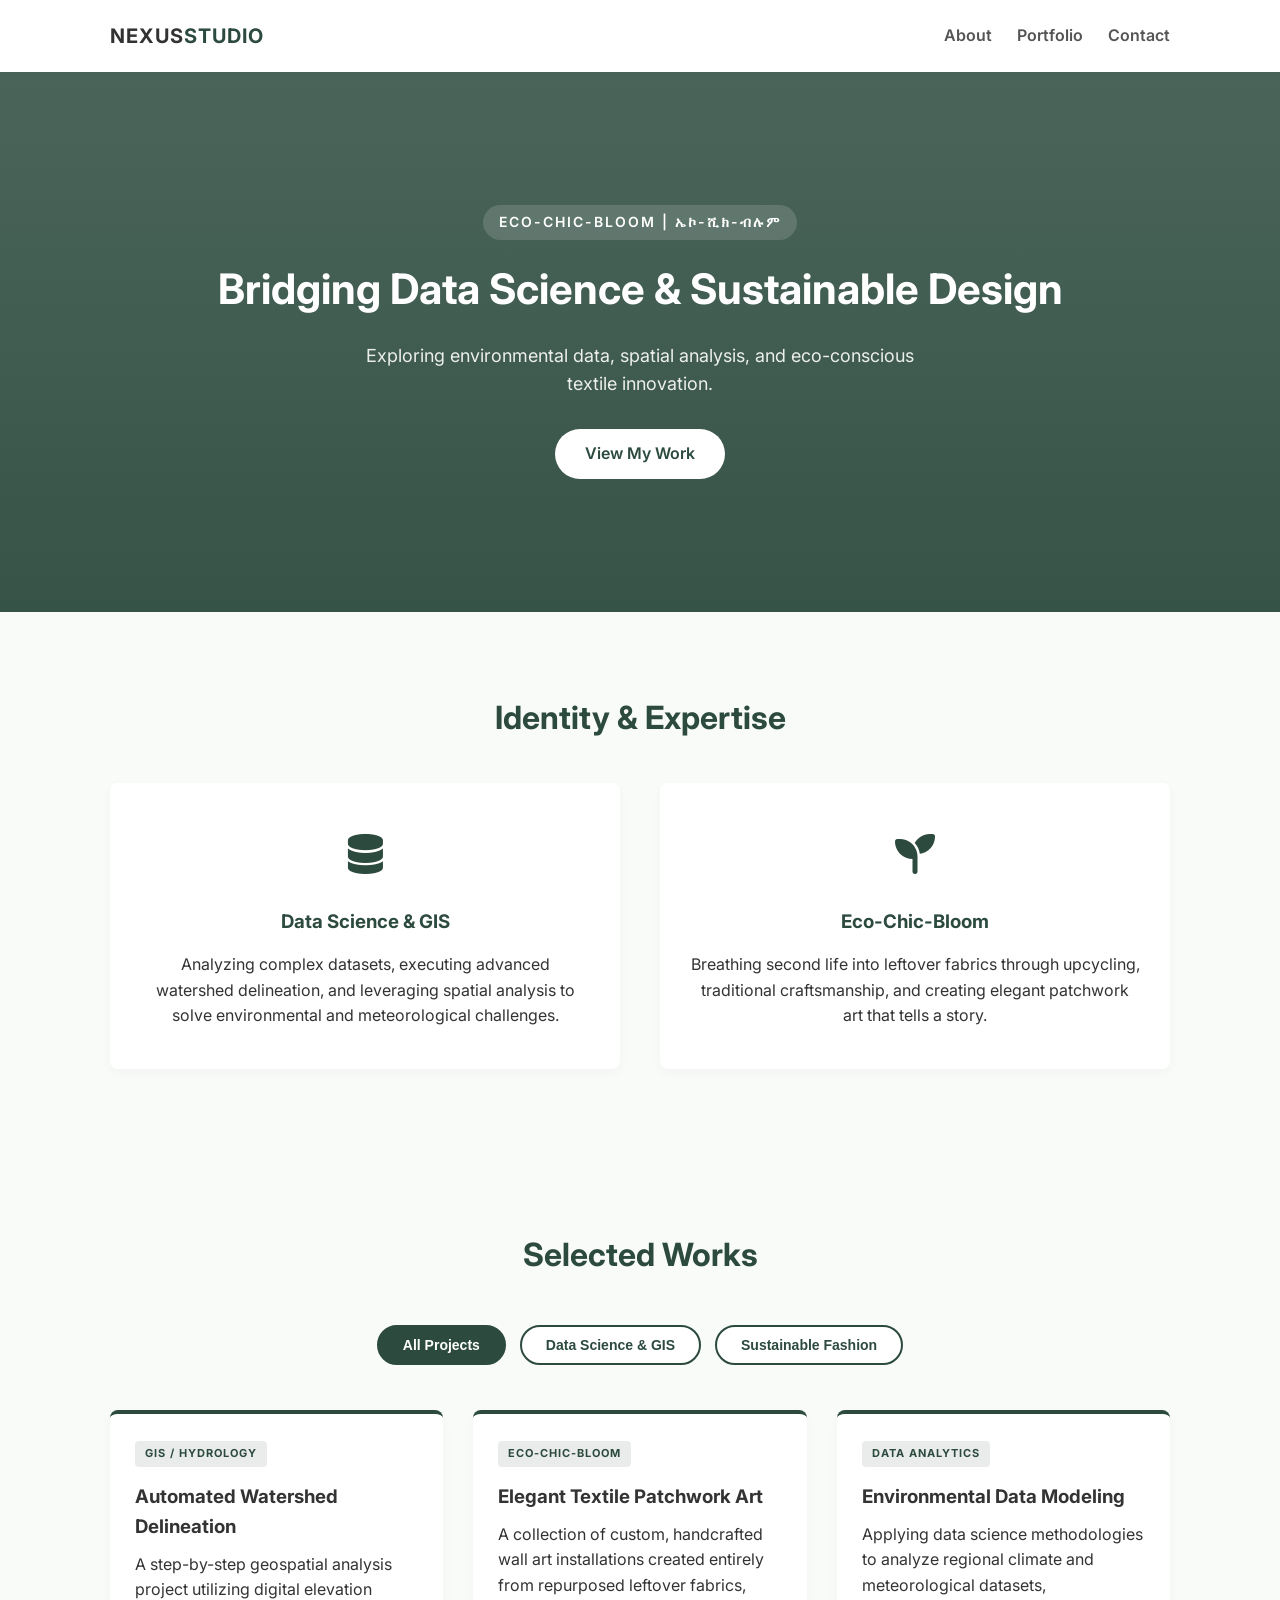
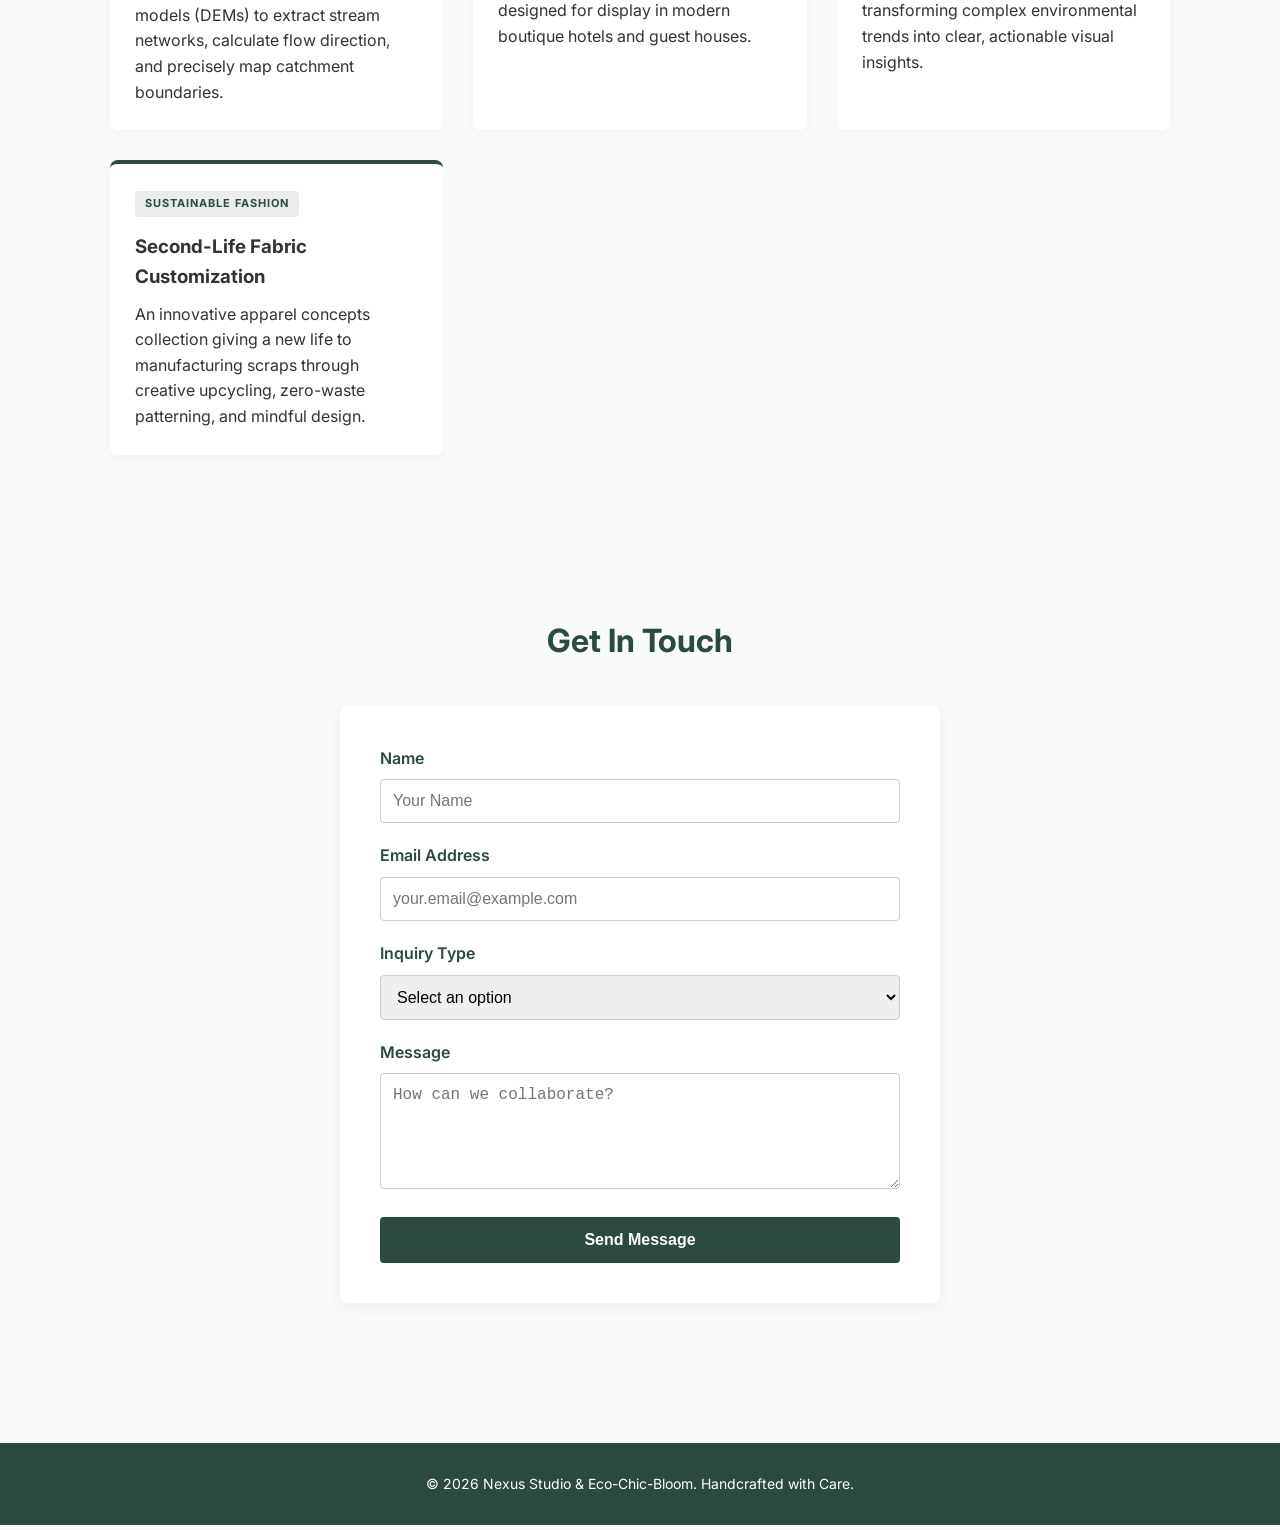
==== index.html @ 0fb39982 "Add files via upload" ====
<!DOCTYPE html>
<html lang="en">
<head>
    <meta charset="UTF-8">
    <meta name="viewport" content="width=device-width, initial-scale=1.0">
    <title>Nexus Studio | Portfolio</title>
    <link href="https://fonts.googleapis.com/css2?family=Inter:wght@300;400;600;700&display=swap" rel="stylesheet">
    <link rel="stylesheet" href="https://cdnjs.cloudflare.com/ajax/libs/font-awesome/6.4.0/css/all.min.css">
    <link rel="stylesheet" href="style.css">
</head>
<body>

    <nav class="navbar">
        <div class="nav-container">
            <a href="#" class="logo">NEXUS<span>STUDIO</span></a>
            <ul class="nav-links">
                <li><a href="#about">About</a></li>
                <li><a href="#portfolio">Portfolio</a></li>
                <li><a href="#contact">Contact</a></li>
            </ul>
        </div>
    </nav>

    <header class="hero">
        <div class="hero-content">
            <span class="brand-subtitle">Eco-Chic-Bloom | ኤኮ-ሺክ-ብሉም</span>
            <h1>Bridging Data Science & Sustainable Design</h1>
            <p>Exploring environmental data, spatial analysis, and eco-conscious textile innovation.</p>
            <a href="#portfolio" class="cta-btn">View My Work</a>
        </div>
    </header>

    <section id="about" class="section-padding">
        <div class="container">
            <h2 class="section-title">Identity & Expertise</h2>
            <div class="about-container">
                <div class="about-card">
                    <div class="icon-large"><i class="fas fa-database"></i></div>
                    <h3>Data Science & GIS</h3>
                    <p>Analyzing complex datasets, executing advanced watershed delineation, and leveraging spatial analysis to solve environmental and meteorological challenges.</p>
                </div>
                <div class="about-card">
                    <div class="icon-large"><i class="fas fa-seedling"></i></div>
                    <h3>Eco-Chic-Bloom</h3>
                    <p>Breathing second life into leftover fabrics through upcycling, traditional craftsmanship, and creating elegant patchwork art that tells a story.</p>
                </div>
            </div>
        </div>
    </section>

    <section id="portfolio" class="section-padding">
        <div class="container">
            <h2 class="section-title">Selected Works</h2>
            
            <div class="filter-buttons">
                <button class="filter-btn active" data-filter="all">All Projects</button>
                <button class="filter-btn" data-filter="data">Data Science & GIS</button>
                <button class="filter-btn" data-filter="fashion">Sustainable Fashion</button>
            </div>

            <div class="portfolio-grid">
                <div class="portfolio-item filter-item data">
                    <div class="portfolio-content">
                        <span class="category-tag">GIS / Hydrology</span>
                        <h3>Automated Watershed Delineation</h3>
                        <p>A step-by-step geospatial analysis project utilizing digital elevation models (DEMs) to extract stream networks, calculate flow direction, and precisely map catchment boundaries.</p>
                    </div>
                </div>

                <div class="portfolio-item filter-item fashion">
                    <div class="portfolio-content">
                        <span class="category-tag">Eco-Chic-Bloom</span>
                        <h3>Elegant Textile Patchwork Art</h3>
                        <p>A collection of custom, handcrafted wall art installations created entirely from repurposed leftover fabrics, designed for display in modern boutique hotels and guest houses.</p>
                    </div>
                </div>

                <div class="portfolio-item filter-item data">
                    <div class="portfolio-content">
                        <span class="category-tag">Data Analytics</span>
                        <h3>Environmental Data Modeling</h3>
                        <p>Applying data science methodologies to analyze regional climate and meteorological datasets, transforming complex environmental trends into clear, actionable visual insights.</p>
                    </div>
                </div>

                <div class="portfolio-item filter-item fashion">
                    <div class="portfolio-content">
                        <span class="category-tag">Sustainable Fashion</span>
                        <h3>Second-Life Fabric Customization</h3>
                        <p>An innovative apparel concepts collection giving a new life to manufacturing scraps through creative upcycling, zero-waste patterning, and mindful design.</p>
                    </div>
                </div>
            </div>
        </div>
    </section>

    <section id="contact" class="section-padding">
        <div class="container">
            <h2 class="section-title">Get In Touch</h2>
            <div class="contact-container">
                <form id="contactForm" action="#" method="POST">
                    <div class="form-group">
                        <label for="name">Name</label>
                        <input type="text" id="name" name="name" placeholder="Your Name" required>
                    </div>
                    <div class="form-group">
                        <label for="email">Email Address</label>
                        <input type="email" id="email" name="email" placeholder="your.email@example.com" required>
                    </div>
                    <div class="form-group">
                        <label for="subject">Inquiry Type</label>
                        <select id="subject" name="subject" required>
                            <option value="" disabled selected>Select an option</option>
                            <option value="data-gis">Data Science / GIS Collaboration</option>
                            <option value="fashion">Eco-Chic-Bloom Fashion & Art</option>
                            <option value="general">General Consultation</option>
                        </select>
                    </div>
                    <div class="form-group">
                        <label for="message">Message</label>
                        <textarea id="message" name="message" rows="5" placeholder="How can we collaborate?" required></textarea>
                    </div>
                    <button type="submit" class="submit-btn">Send Message</button>
                </form>
            </div>
        </div>
    </section>

    <footer class="footer">
        <p>&copy; 2026 Nexus Studio & Eco-Chic-Bloom. Handcrafted with Care.</p>
    </footer>

    <script src="script.js"></script>
</body>
</html>
---- style.css ----
/* --- Global Resets & Typography --- */
* {
    margin: 0;
    padding: 0;
    box-sizing: border-box;
}

body {
    font-family: 'Inter', sans-serif;
    background-color: #f9fbf9; /* Soft off-white with a hint of green */
    color: #333333;
    line-height: 1.6;
}

.container {
    max-width: 1100px;
    margin: 0 auto;
    padding: 0 20px;
}

.section-padding {
    padding: 80px 0;
}

.section-title {
    text-align: center;
    font-size: 32px;
    color: #2c4a3e; /* Primary Deep Green */
    margin-bottom: 40px;
    position: relative;
}

/* --- Navigation Bar --- */
.navbar {
    background-color: #ffffff;
    box-shadow: 0 2px 10px rgba(0,0,0,0.05);
    position: sticky;
    top: 0;
    z-index: 1000;
}

.nav-container {
    display: flex;
    justify-content: space-between;
    align-items: center;
    max-width: 1100px;
    margin: 0 auto;
    padding: 20px;
}

.logo {
    font-weight: 700;
    font-size: 20px;
    text-decoration: none;
    color: #333;
    letter-spacing: 1px;
}

.logo span {
    color: #2c4a3e;
}

.nav-links {
    display: flex;
    list-style: none;
}

.nav-links li {
    margin-left: 25px;
}

.nav-links a {
    text-decoration: none;
    color: #555555;
    font-weight: 600;
    transition: color 0.3s;
}

.nav-links a:hover {
    color: #2c4a3e;
}

/* --- Hero Section --- */
.hero {
    background: linear-gradient(rgba(44, 74, 62, 0.85), rgba(44, 74, 62, 0.95)), url('https://images.unsplash.com/photo-1508962914676-134849a727f0?q=80&w=1470') no-repeat center center/cover;
    height: 60vh;
    display: flex;
    align-items: center;
    justify-content: center;
    text-align: center;
    color: #ffffff;
    padding: 0 20px;
}

.brand-subtitle {
    display: inline-block;
    font-size: 14px;
    text-transform: uppercase;
    letter-spacing: 2px;
    background-color: rgba(255, 255, 255, 0.15);
    padding: 6px 16px;
    border-radius: 20px;
    margin-bottom: 15px;
    font-weight: 600;
    backdrop-filter: blur(5px); /* Modern frosted-glass effect */
}

.hero-content h1 {
    font-size: 42px;
    margin-bottom: 20px;
}

.hero-content p {
    font-size: 18px;
    margin-bottom: 30px;
    max-width: 600px;
    margin-left: auto;
    margin-right: auto;
    opacity: 0.9;
}

.cta-btn {
    display: inline-block;
    background-color: #ffffff;
    color: #2c4a3e;
    padding: 12px 30px;
    text-decoration: none;
    font-weight: 600;
    border-radius: 25px;
    transition: transform 0.3s, background-color 0.3s;
}

.cta-btn:hover {
    transform: translateY(-3px);
    background-color: #f0f0f0;
}

/* --- About Section Grid --- */
.about-container {
    display: grid;
    grid-template-columns: repeat(auto-fit, minmax(300px, 1fr));
    gap: 40px;
    margin-top: 20px;
}

.about-card {
    text-align: center;
    padding: 40px 30px;
    background: #ffffff;
    border-radius: 8px;
    box-shadow: 0 4px 12px rgba(0,0,0,0.03);
}

.icon-large {
    font-size: 40px;
    color: #2c4a3e;
    margin-bottom: 20px;
}

.about-card h3 {
    margin-bottom: 15px;
    color: #2c4a3e;
}

/* --- Portfolio Gallery Layout --- */
.portfolio-grid {
    display: grid;
    grid-template-columns: repeat(auto-fit, minmax(320px, 1fr));
    gap: 30px;
}

.portfolio-item {
    background: #ffffff;
    border-radius: 8px;
    overflow: hidden;
    box-shadow: 0 4px 12px rgba(0,0,0,0.03);
    border-top: 4px solid #2c4a3e;
    transition: transform 0.3s ease, box-shadow 0.3s ease;
}

.portfolio-item:hover {
    transform: translateY(-5px);
    box-shadow: 0 12px 20px rgba(44, 74, 62, 0.1);
}

.portfolio-content {
    padding: 25px;
}

.category-tag {
    display: inline-block;
    font-size: 11px;
    text-transform: uppercase;
    letter-spacing: 1px;
    color: #2c4a3e;
    font-weight: 700;
    background-color: rgba(44, 74, 62, 0.1);
    padding: 4px 10px;
    border-radius: 4px;
    margin-bottom: 15px;
}

.portfolio-content h3 {
    margin-bottom: 10px;
    color: #333;
}

/* --- Portfolio Filter Buttons --- */
.filter-buttons {
    text-align: center;
    margin-bottom: 40px;
}

.filter-btn {
    background-color: #ffffff;
    border: 2px solid #2c4a3e;
    color: #2c4a3e;
    padding: 10px 24px;
    font-size: 14px;
    font-weight: 600;
    margin: 5px;
    cursor: pointer;
    border-radius: 25px;
    transition: all 0.3s ease;
}

.filter-btn:hover, .filter-btn.active {
    background-color: #2c4a3e;
    color: #ffffff;
}

.filter-item {
    display: block;
    animation: fadeIn 0.5s ease;
}

@keyframes fadeIn {
    from { opacity: 0; transform: translateY(10px); }
    to { opacity: 1; transform: translateY(0); }
}

/* --- Contact Form Styling --- */
.contact-container {
    max-width: 600px;
    margin: 0 auto;
    background: #ffffff;
    padding: 40px;
    border-radius: 8px;
    box-shadow: 0 4px 15px rgba(0,0,0,0.05);
}

.form-group {
    margin-bottom: 20px;
    text-align: left;
}

.form-group label {
    display: block;
    font-weight: 600;
    margin-bottom: 8px;
    color: #2c4a3e;
}

.form-group input, .form-group select, .form-group textarea {
    width: 100%;
    padding: 12px;
    border: 1px solid #cccccc;
    border-radius: 4px;
    font-size: 16px;
}

.form-group input:focus, .form-group select:focus, .form-group textarea:focus {
    outline: none;
    border-color: #2c4a3e;
    box-shadow: 0 0 5px rgba(44, 74, 62, 0.2);
}

.submit-btn {
    width: 100%;
    background-color: #2c4a3e;
    color: #ffffff;
    border: none;
    padding: 14px;
    font-size: 16px;
    font-weight: 600;
    border-radius: 4px;
    cursor: pointer;
    transition: background 0.3s;
}

.submit-btn:hover {
    background-color: #1e332a;
}

/* --- Footer --- */
.footer {
    text-align: center;
    padding: 30px;
    background-color: #2c4a3e;
    color: #ffffff;
    font-size: 14px;
    margin-top: 60px;
}

/* --- Mobile Responsive Styles --- */
@media (max-width: 768px) {
    .nav-container {
        flex-direction: column;
        gap: 15px;
        text-align: center;
    }

    .nav-links {
        padding: 0;
    }

    .nav-links li {
        margin: 0 10px;
    }

    .hero-content h1 {
        font-size: 32px;
    }

    .hero-content p {
        font-size: 16px;
    }

    .section-padding {
        padding: 50px 0;
    }

    .contact-container {
        padding: 20px;
    }
}
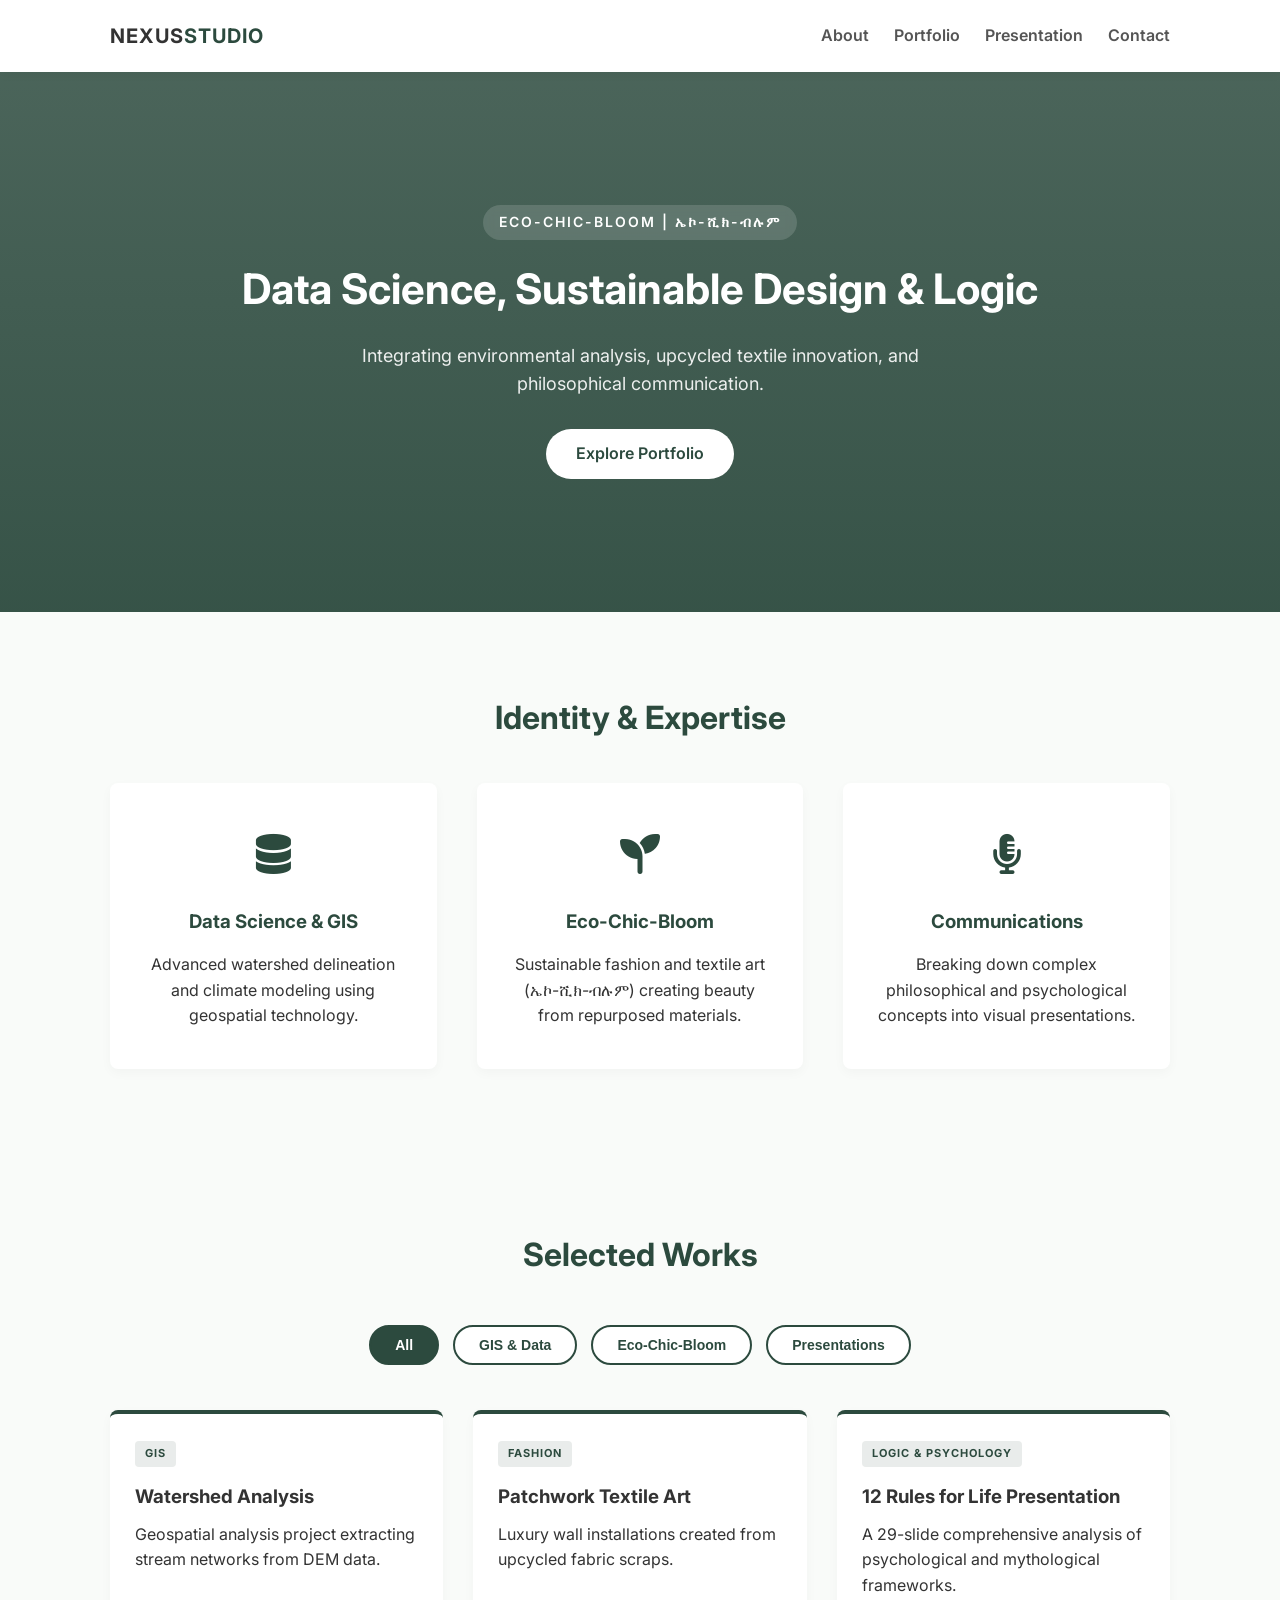
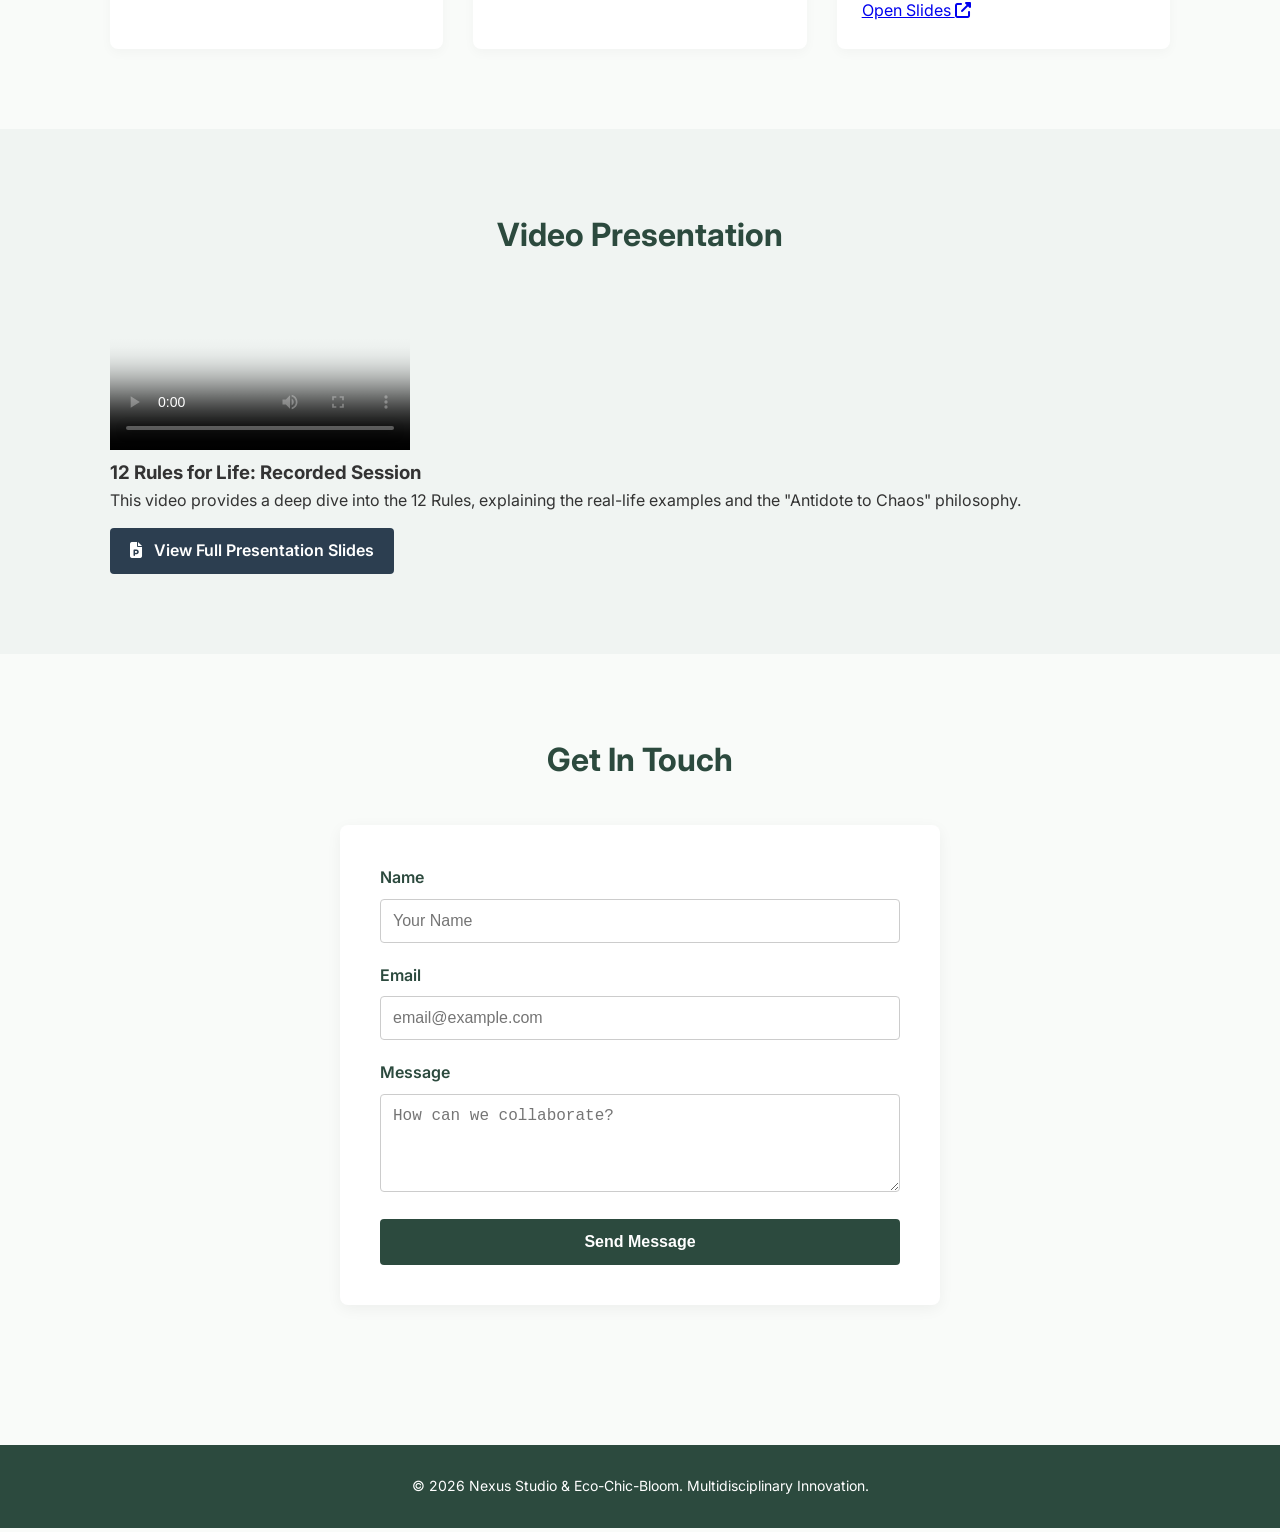
==== commit a2a5eaff: "Add files via upload" ====
--- a/index.html
+++ b/index.html
@@ -3,8 +3,8 @@
 <head>
     <meta charset="UTF-8">
     <meta name="viewport" content="width=device-width, initial-scale=1.0">
-    <title>Nexus Studio | Portfolio</title>
-    <link href="https://fonts.googleapis.com/css2?family=Inter:wght@300;400;600;700&display=swap" rel="stylesheet">
+    <title>Nexus Studio | Multidisciplinary Portfolio</title>
+    <link href="https://fonts.googleapis.com/css2?family=Inter:wght=300;400;600;700&display=swap" rel="stylesheet">
     <link rel="stylesheet" href="https://cdnjs.cloudflare.com/ajax/libs/font-awesome/6.4.0/css/all.min.css">
     <link rel="stylesheet" href="style.css">
 </head>
@@ -16,6 +16,7 @@
             <ul class="nav-links">
                 <li><a href="#about">About</a></li>
                 <li><a href="#portfolio">Portfolio</a></li>
+                <li><a href="#media">Presentation</a></li>
                 <li><a href="#contact">Contact</a></li>
             </ul>
         </div>
@@ -24,9 +25,9 @@
     <header class="hero">
         <div class="hero-content">
             <span class="brand-subtitle">Eco-Chic-Bloom | ኤኮ-ሺክ-ብሉም</span>
-            <h1>Bridging Data Science & Sustainable Design</h1>
-            <p>Exploring environmental data, spatial analysis, and eco-conscious textile innovation.</p>
-            <a href="#portfolio" class="cta-btn">View My Work</a>
+            <h1>Data Science, Sustainable Design & Logic</h1>
+            <p>Integrating environmental analysis, upcycled textile innovation, and philosophical communication.</p>
+            <a href="#portfolio" class="cta-btn">Explore Portfolio</a>
         </div>
     </header>
 
@@ -37,12 +38,17 @@
                 <div class="about-card">
                     <div class="icon-large"><i class="fas fa-database"></i></div>
                     <h3>Data Science & GIS</h3>
-                    <p>Analyzing complex datasets, executing advanced watershed delineation, and leveraging spatial analysis to solve environmental and meteorological challenges.</p>
+                    <p>Advanced watershed delineation and climate modeling using geospatial technology.</p>
                 </div>
                 <div class="about-card">
                     <div class="icon-large"><i class="fas fa-seedling"></i></div>
                     <h3>Eco-Chic-Bloom</h3>
-                    <p>Breathing second life into leftover fabrics through upcycling, traditional craftsmanship, and creating elegant patchwork art that tells a story.</p>
+                    <p>Sustainable fashion and textile art (ኤኮ-ሺክ-ብሉም) creating beauty from repurposed materials.</p>
+                </div>
+                <div class="about-card">
+                    <div class="icon-large"><i class="fas fa-microphone-lines"></i></div>
+                    <h3>Communications</h3>
+                    <p>Breaking down complex philosophical and psychological concepts into visual presentations.</p>
                 </div>
             </div>
         </div>
@@ -53,42 +59,55 @@
             <h2 class="section-title">Selected Works</h2>
             
             <div class="filter-buttons">
-                <button class="filter-btn active" data-filter="all">All Projects</button>
-                <button class="filter-btn" data-filter="data">Data Science & GIS</button>
-                <button class="filter-btn" data-filter="fashion">Sustainable Fashion</button>
+                <button class="filter-btn active" data-filter="all">All</button>
+                <button class="filter-btn" data-filter="data">GIS & Data</button>
+                <button class="filter-btn" data-filter="fashion">Eco-Chic-Bloom</button>
+                <button class="filter-btn" data-filter="logic">Presentations</button>
             </div>
 
             <div class="portfolio-grid">
                 <div class="portfolio-item filter-item data">
                     <div class="portfolio-content">
-                        <span class="category-tag">GIS / Hydrology</span>
-                        <h3>Automated Watershed Delineation</h3>
-                        <p>A step-by-step geospatial analysis project utilizing digital elevation models (DEMs) to extract stream networks, calculate flow direction, and precisely map catchment boundaries.</p>
+                        <span class="category-tag">GIS</span>
+                        <h3>Watershed Analysis</h3>
+                        <p>Geospatial analysis project extracting stream networks from DEM data.</p>
                     </div>
                 </div>
 
                 <div class="portfolio-item filter-item fashion">
                     <div class="portfolio-content">
-                        <span class="category-tag">Eco-Chic-Bloom</span>
-                        <h3>Elegant Textile Patchwork Art</h3>
-                        <p>A collection of custom, handcrafted wall art installations created entirely from repurposed leftover fabrics, designed for display in modern boutique hotels and guest houses.</p>
+                        <span class="category-tag">Fashion</span>
+                        <h3>Patchwork Textile Art</h3>
+                        <p>Luxury wall installations created from upcycled fabric scraps.</p>
                     </div>
                 </div>
 
-                <div class="portfolio-item filter-item data">
+                <div class="portfolio-item filter-item logic">
                     <div class="portfolio-content">
-                        <span class="category-tag">Data Analytics</span>
-                        <h3>Environmental Data Modeling</h3>
-                        <p>Applying data science methodologies to analyze regional climate and meteorological datasets, transforming complex environmental trends into clear, actionable visual insights.</p>
+                        <span class="category-tag">Logic & Psychology</span>
+                        <h3>12 Rules for Life Presentation</h3>
+                        <p>A 29-slide comprehensive analysis of psychological and mythological frameworks.</p>
+                        <a href="12_rules_comprehensive.html" target="_blank" class="text-link">Open Slides <i class="fas fa-external-link-alt"></i></a>
                     </div>
                 </div>
+            </div>
+        </div>
+    </section>
 
-                <div class="portfolio-item filter-item fashion">
-                    <div class="portfolio-content">
-                        <span class="category-tag">Sustainable Fashion</span>
-                        <h3>Second-Life Fabric Customization</h3>
-                        <p>An innovative apparel concepts collection giving a new life to manufacturing scraps through creative upcycling, zero-waste patterning, and mindful design.</p>
-                    </div>
+    <section id="media" class="section-padding" style="background-color: #f0f4f2;">
+        <div class="container">
+            <h2 class="section-title">Video Presentation</h2>
+            <div class="video-wrapper">
+                <video controls poster="https://images.unsplash.com/photo-1524178232363-1fb280714553?q=80&w=1470">
+                    <source src="your-video-file.mp4" type="video/mp4">
+                    Your browser does not support the video tag.
+                </video>
+                <div class="video-info">
+                    <h3>12 Rules for Life: Recorded Session</h3>
+                    <p>This video provides a deep dive into the 12 Rules, explaining the real-life examples and the "Antidote to Chaos" philosophy.</p>
+                    <a href="12_rules_comprehensive.html" target="_blank" class="cta-btn" style="display: inline-block; margin-top: 15px; background-color: #2c3e50; text-decoration: none; padding: 10px 20px; color: white; border-radius: 4px;">
+                        <i class="fas fa-file-powerpoint" style="margin-right: 8px;"></i> View Full Presentation Slides
+                    </a>
                 </div>
             </div>
         </div>
@@ -98,27 +117,18 @@
         <div class="container">
             <h2 class="section-title">Get In Touch</h2>
             <div class="contact-container">
-                <form id="contactForm" action="#" method="POST">
+                <form id="contactForm">
                     <div class="form-group">
-                        <label for="name">Name</label>
-                        <input type="text" id="name" name="name" placeholder="Your Name" required>
+                        <label>Name</label>
+                        <input type="text" placeholder="Your Name" required>
                     </div>
                     <div class="form-group">
-                        <label for="email">Email Address</label>
-                        <input type="email" id="email" name="email" placeholder="your.email@example.com" required>
+                        <label>Email</label>
+                        <input type="email" placeholder="email@example.com" required>
                     </div>
                     <div class="form-group">
-                        <label for="subject">Inquiry Type</label>
-                        <select id="subject" name="subject" required>
-                            <option value="" disabled selected>Select an option</option>
-                            <option value="data-gis">Data Science / GIS Collaboration</option>
-                            <option value="fashion">Eco-Chic-Bloom Fashion & Art</option>
-                            <option value="general">General Consultation</option>
-                        </select>
-                    </div>
-                    <div class="form-group">
-                        <label for="message">Message</label>
-                        <textarea id="message" name="message" rows="5" placeholder="How can we collaborate?" required></textarea>
+                        <label>Message</label>
+                        <textarea rows="4" placeholder="How can we collaborate?" required></textarea>
                     </div>
                     <button type="submit" class="submit-btn">Send Message</button>
                 </form>
@@ -127,7 +137,7 @@
     </section>
 
     <footer class="footer">
-        <p>&copy; 2026 Nexus Studio & Eco-Chic-Bloom. Handcrafted with Care.</p>
+        <p>&copy; 2026 Nexus Studio & Eco-Chic-Bloom. Multidisciplinary Innovation.</p>
     </footer>
 
     <script src="script.js"></script>
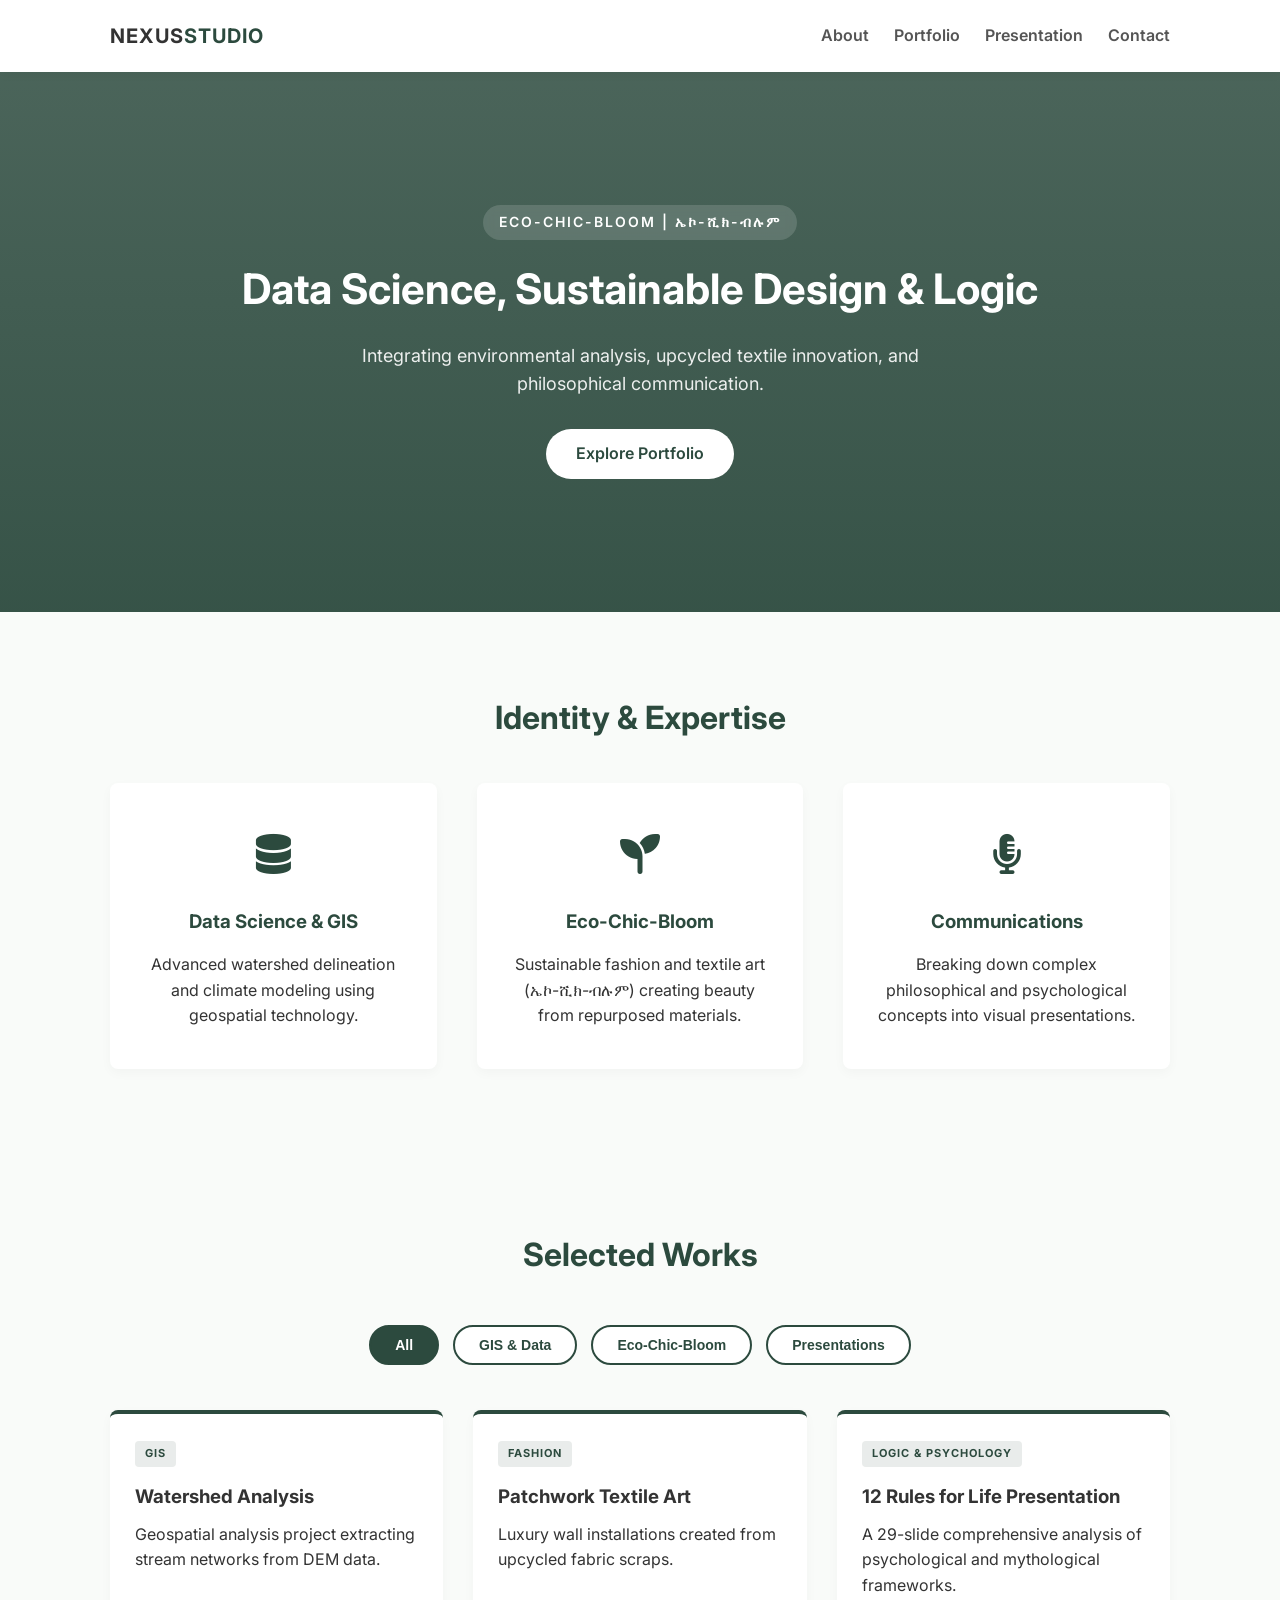
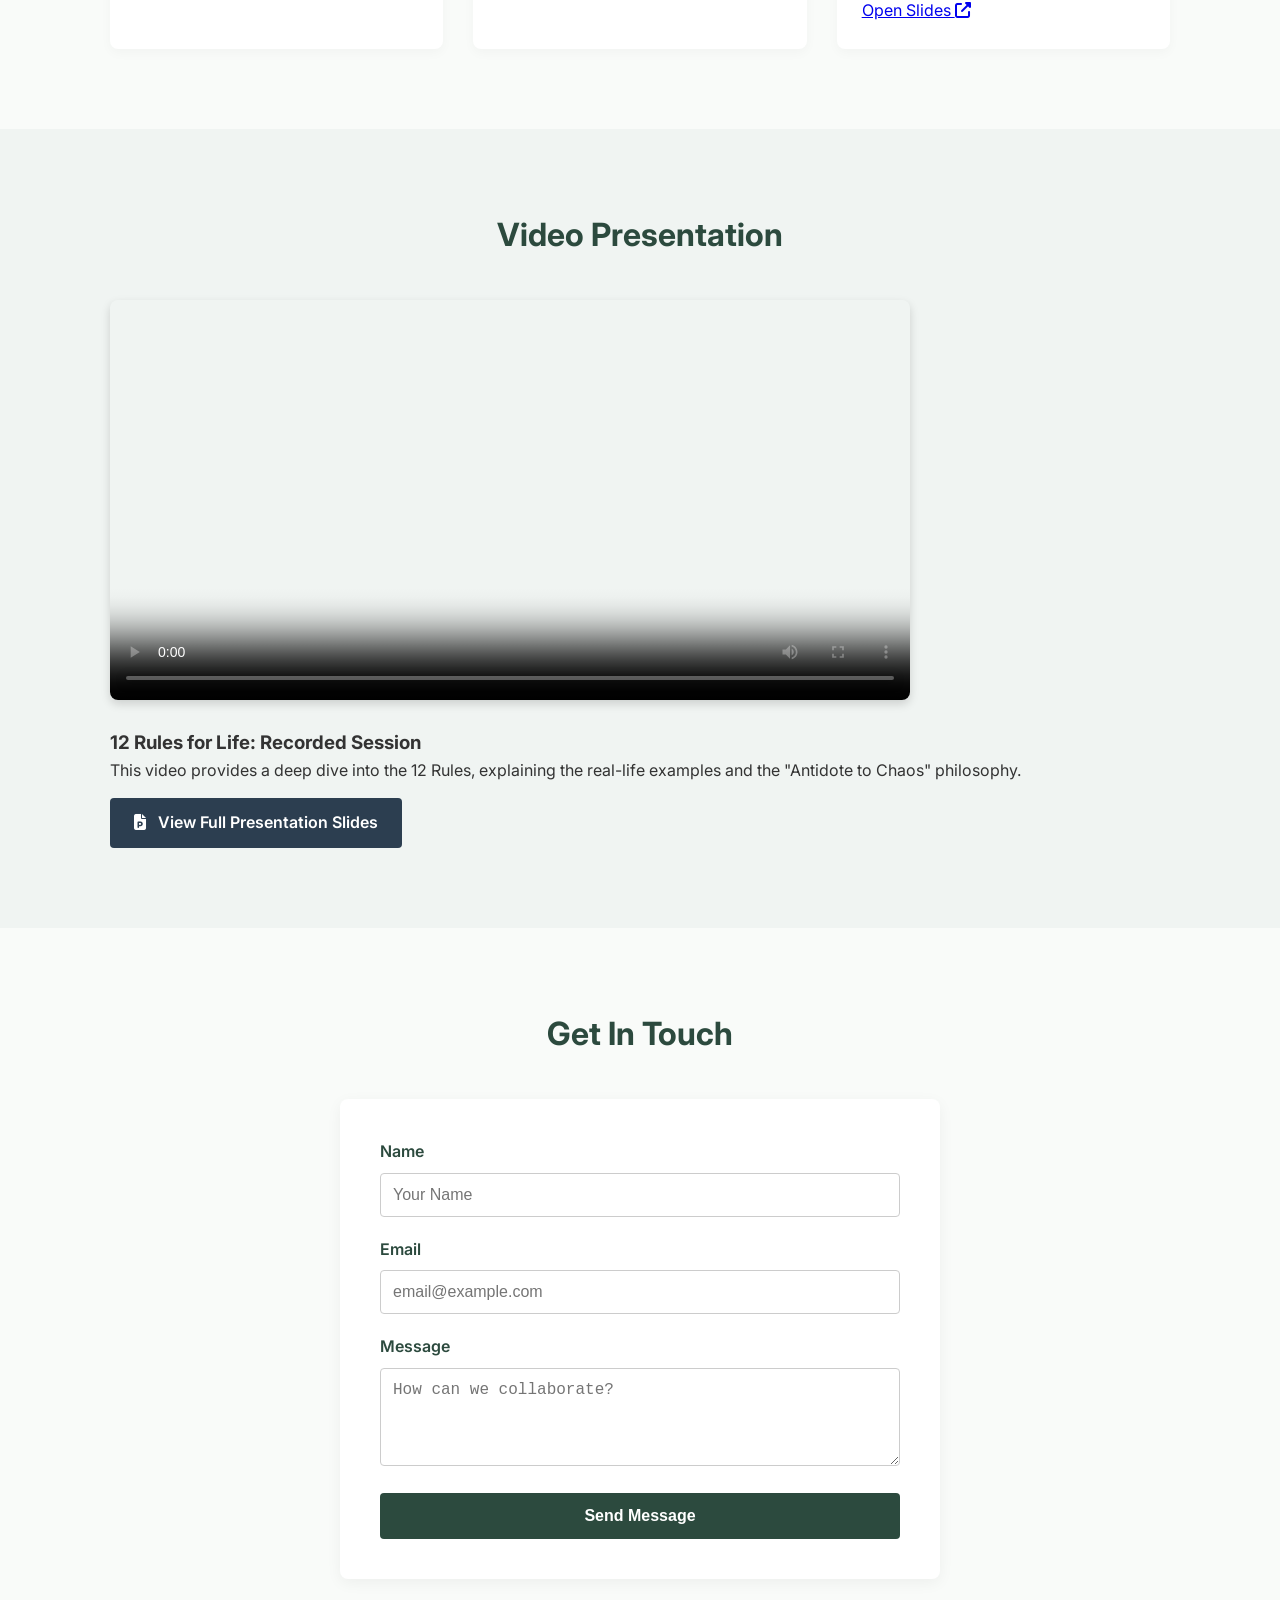
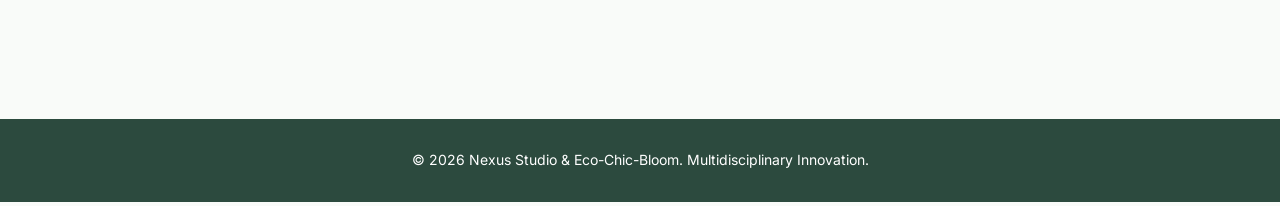
==== commit 9a2e5736: "Add files via upload" ====
--- a/index.html
+++ b/index.html
@@ -98,14 +98,14 @@
         <div class="container">
             <h2 class="section-title">Video Presentation</h2>
             <div class="video-wrapper">
-                <video controls poster="https://images.unsplash.com/photo-1524178232363-1fb280714553?q=80&w=1470">
-                    <source src="your-video-file.mp4" type="video/mp4">
+                <video controls poster="https://images.unsplash.com/photo-1524178232363-1fb280714553?q=80&w=1470" style="width: 100%; max-width: 800px; border-radius: 8px; box-shadow: 0 4px 10px rgba(0,0,0,0.15);">
+                    <source src="02.mp4" type="video/mp4">
                     Your browser does not support the video tag.
                 </video>
-                <div class="video-info">
+                <div class="video-info" style="margin-top: 20px;">
                     <h3>12 Rules for Life: Recorded Session</h3>
                     <p>This video provides a deep dive into the 12 Rules, explaining the real-life examples and the "Antidote to Chaos" philosophy.</p>
-                    <a href="12_rules_comprehensive.html" target="_blank" class="cta-btn" style="display: inline-block; margin-top: 15px; background-color: #2c3e50; text-decoration: none; padding: 10px 20px; color: white; border-radius: 4px;">
+                    <a href="12_rules_comprehensive.html" target="_blank" class="cta-btn" style="display: inline-block; margin-top: 15px; background-color: #2c3e50; text-decoration: none; padding: 12px 24px; color: white; border-radius: 4px; font-weight: 600;">
                         <i class="fas fa-file-powerpoint" style="margin-right: 8px;"></i> View Full Presentation Slides
                     </a>
                 </div>
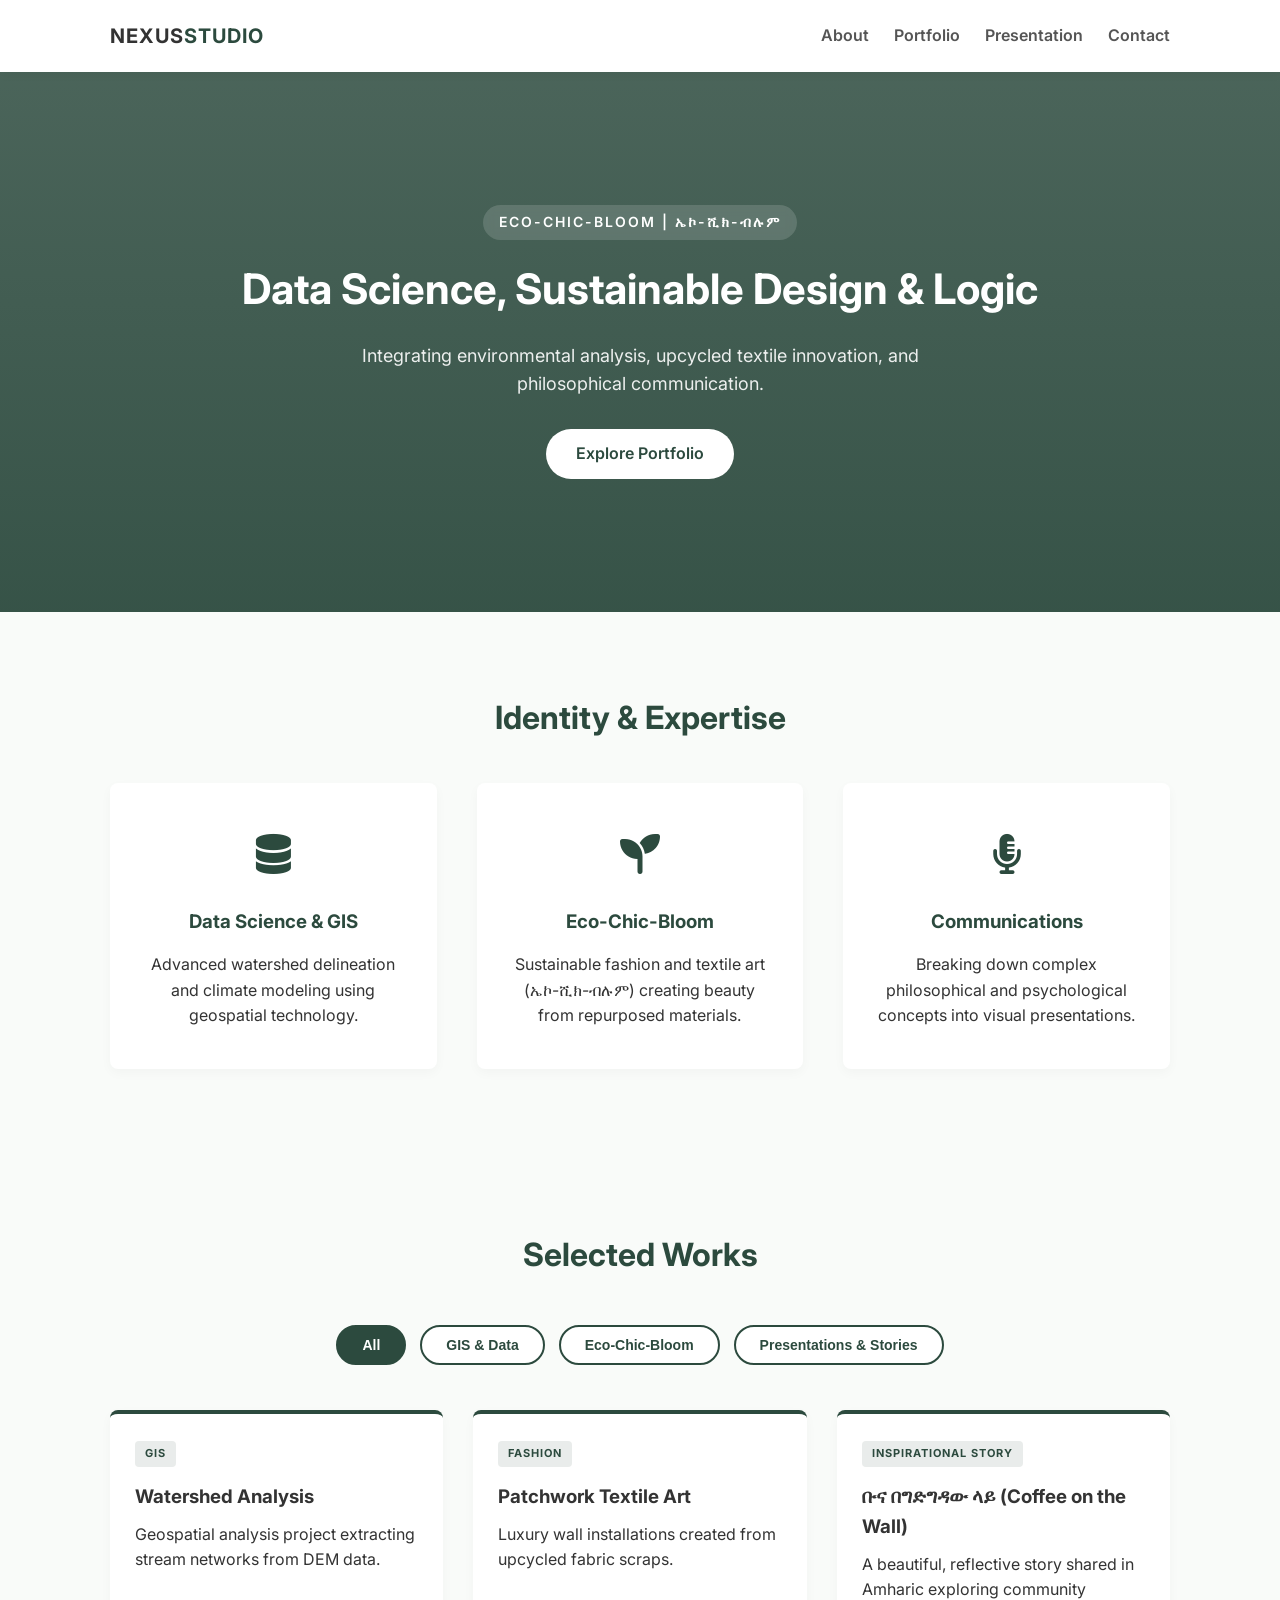
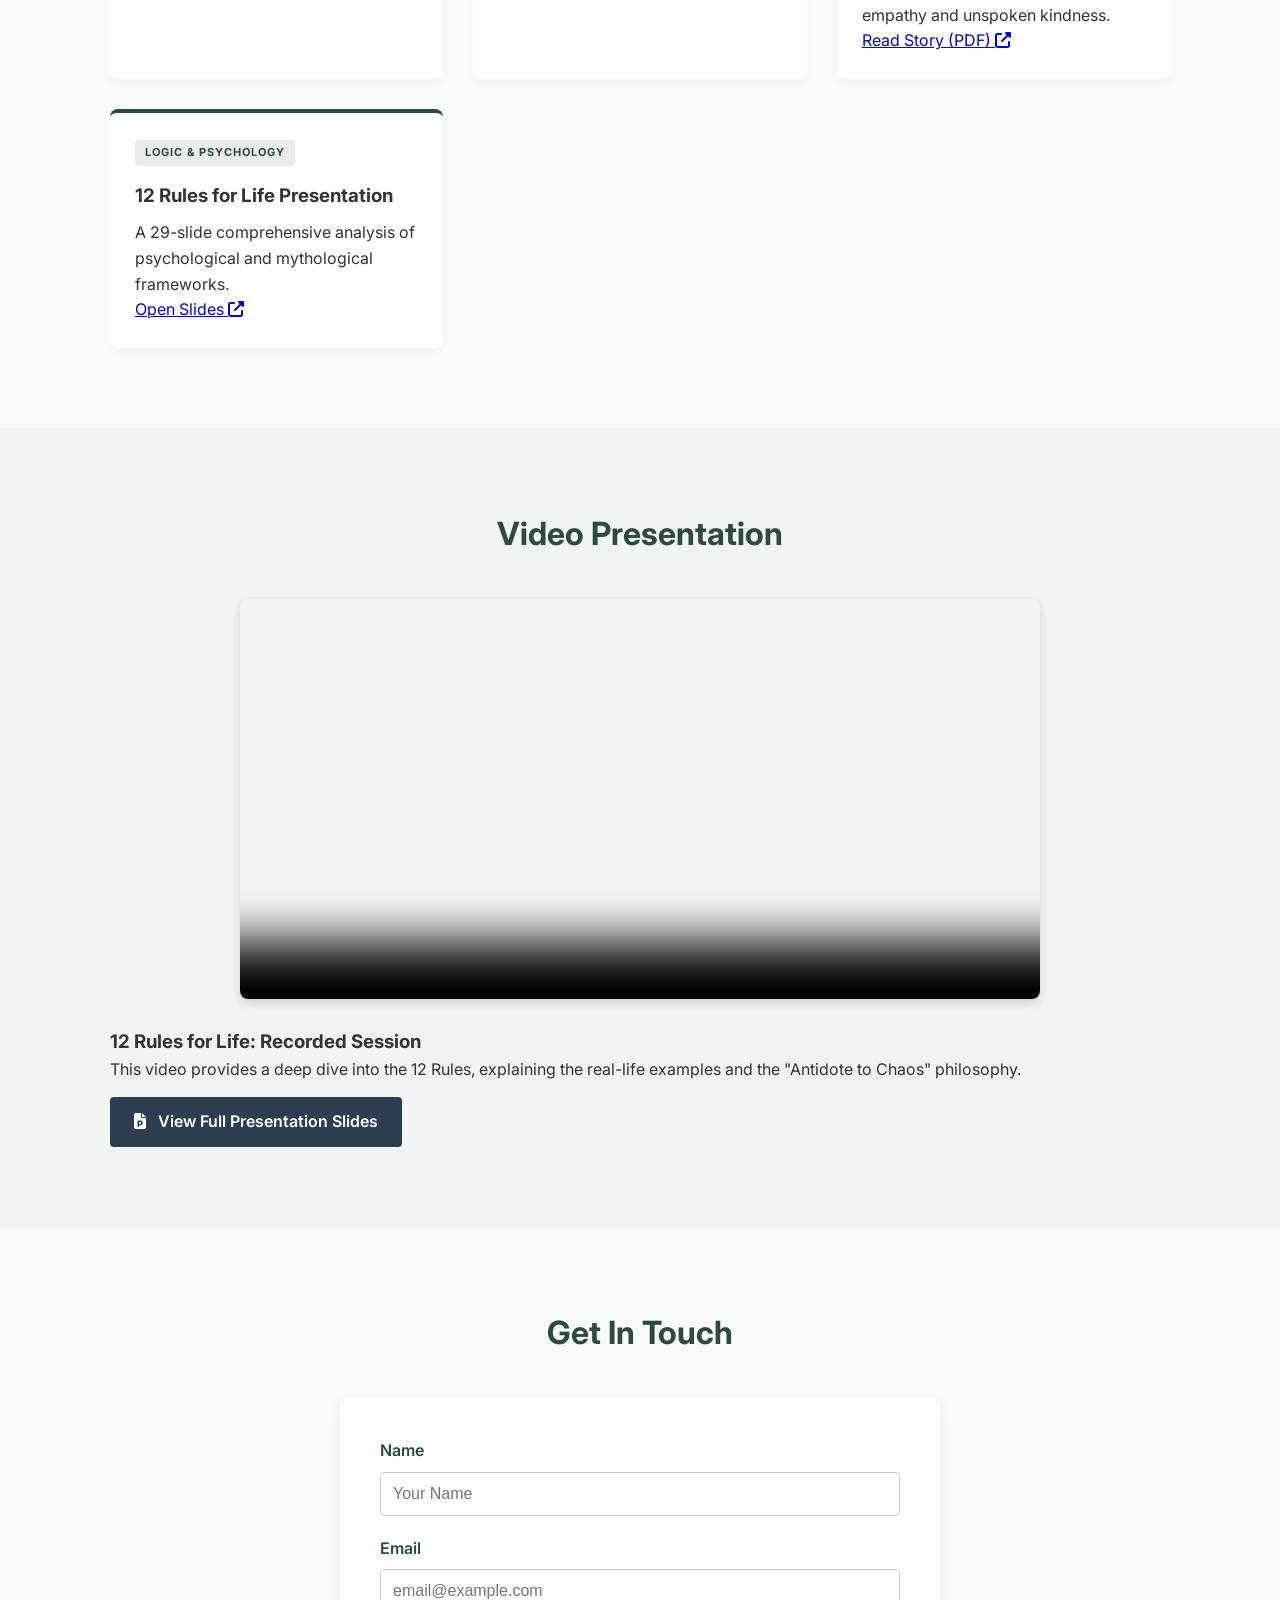
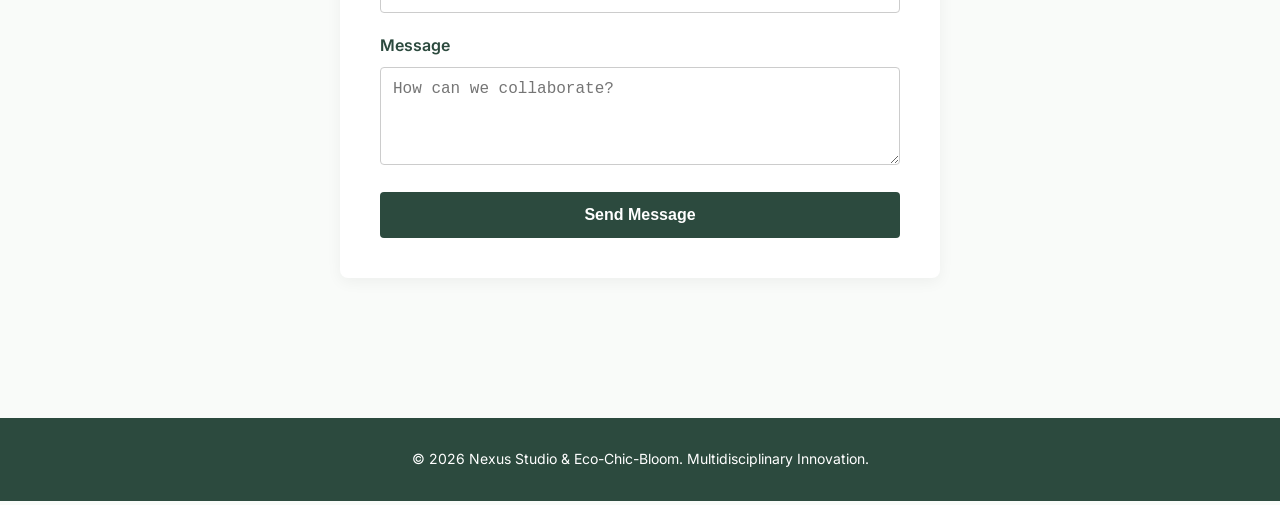
==== commit 513f9de0: "Add files via upload" ====
--- a/index.html
+++ b/index.html
@@ -62,7 +62,7 @@
                 <button class="filter-btn active" data-filter="all">All</button>
                 <button class="filter-btn" data-filter="data">GIS & Data</button>
                 <button class="filter-btn" data-filter="fashion">Eco-Chic-Bloom</button>
-                <button class="filter-btn" data-filter="logic">Presentations</button>
+                <button class="filter-btn" data-filter="logic">Presentations & Stories</button>
             </div>
 
             <div class="portfolio-grid">
@@ -84,6 +84,15 @@
 
                 <div class="portfolio-item filter-item logic">
                     <div class="portfolio-content">
+                        <span class="category-tag">Inspirational Story</span>
+                        <h3>ቡና በግድግዳው ላይ (Coffee on the Wall)</h3>
+                        <p>A beautiful, reflective story shared in Amharic exploring community empathy and unspoken kindness.</p>
+                        <a href="coffee.pdf" target="_blank" class="text-link">Read Story (PDF) <i class="fas fa-external-link-alt"></i></a>
+                    </div>
+                </div>
+
+                <div class="portfolio-item filter-item logic">
+                    <div class="portfolio-content">
                         <span class="category-tag">Logic & Psychology</span>
                         <h3>12 Rules for Life Presentation</h3>
                         <p>A 29-slide comprehensive analysis of psychological and mythological frameworks.</p>
@@ -97,12 +106,12 @@
     <section id="media" class="section-padding" style="background-color: #f0f4f2;">
         <div class="container">
             <h2 class="section-title">Video Presentation</h2>
-            <div class="video-wrapper">
+            <div class="video-wrapper" style="text-align: center;">
                 <video controls poster="https://images.unsplash.com/photo-1524178232363-1fb280714553?q=80&w=1470" style="width: 100%; max-width: 800px; border-radius: 8px; box-shadow: 0 4px 10px rgba(0,0,0,0.15);">
                     <source src="02.mp4" type="video/mp4">
                     Your browser does not support the video tag.
                 </video>
-                <div class="video-info" style="margin-top: 20px;">
+                <div class="video-info" style="margin-top: 20px; text-align: left;">
                     <h3>12 Rules for Life: Recorded Session</h3>
                     <p>This video provides a deep dive into the 12 Rules, explaining the real-life examples and the "Antidote to Chaos" philosophy.</p>
                     <a href="12_rules_comprehensive.html" target="_blank" class="cta-btn" style="display: inline-block; margin-top: 15px; background-color: #2c3e50; text-decoration: none; padding: 12px 24px; color: white; border-radius: 4px; font-weight: 600;">
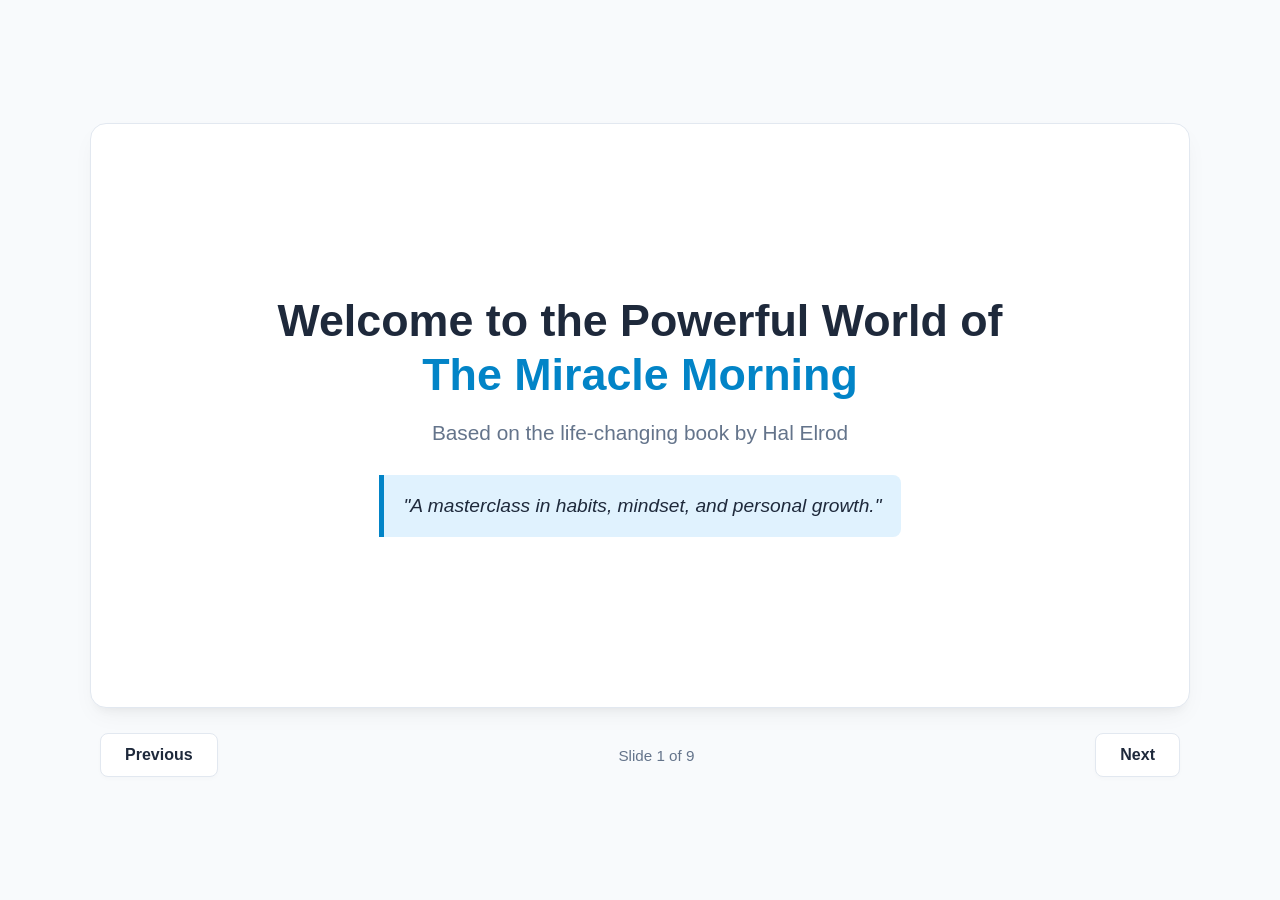
==== commit 89e78c19: "Add files via upload" ====
--- a/index.html
+++ b/index.html
@@ -3,152 +3,384 @@
 <head>
     <meta charset="UTF-8">
     <meta name="viewport" content="width=device-width, initial-scale=1.0">
-    <title>Nexus Studio | Multidisciplinary Portfolio</title>
-    <link href="https://fonts.googleapis.com/css2?family=Inter:wght=300;400;600;700&display=swap" rel="stylesheet">
-    <link rel="stylesheet" href="https://cdnjs.cloudflare.com/ajax/libs/font-awesome/6.4.0/css/all.min.css">
-    <link rel="stylesheet" href="style.css">
+    <title>The Miracle Morning Presentation</title>
+    <style>
+        :root {
+            --bg-primary: #f8fafc;
+            --slide-bg: #ffffff;
+            --text-main: #1e293b;
+            --text-muted: #64748b;
+            --accent-color: #0284c7;
+            --accent-light: #e0f2fe;
+            --border-color: #e2e8f0;
+            --shadow: 0 10px 25px -5px rgba(0, 0, 0, 0.05), 0 8px 10px -6px rgba(0, 0, 0, 0.05);
+        }
+
+        * {
+            box-sizing: border-box;
+            margin: 0;
+            padding: 0;
+            font-family: 'Segoe UI', Tahoma, Geneva, Verdana, sans-serif;
+        }
+
+        body {
+            background-color: var(--bg-primary);
+            color: var(--text-main);
+            display: flex;
+            flex-direction: column;
+            justify-content: center;
+            align-items: center;
+            min-height: 100vh;
+            overflow: hidden;
+        }
+
+        /* Presentation Container */
+        .presentation-container {
+            position: relative;
+            width: 90vw;
+            max-width: 1100px;
+            height: 65vh;
+            max-height: 700px;
+            background: var(--slide-bg);
+            border-radius: 16px;
+            box-shadow: var(--shadow);
+            border: 1px solid var(--border-color);
+            overflow: hidden;
+        }
+
+        /* Slide Core Layout */
+        .slide {
+            display: none;
+            width: 100%;
+            height: 100%;
+            padding: 60px;
+            animation: fadeIn 0.4s ease-in-out;
+        }
+
+        .slide.active {
+            display: flex;
+            flex-direction: column;
+            justify-content: center;
+        }
+
+        @keyframes fadeIn {
+            from { opacity: 0; transform: translateY(10px); }
+            to { opacity: 1; transform: translateY(0); }
+        }
+
+        /* Typography & Layout Elements */
+        h1 {
+            font-size: 2.8rem;
+            color: var(--text-main);
+            margin-bottom: 20px;
+            line-height: 1.2;
+        }
+
+        h2 {
+            font-size: 2.2rem;
+            color: var(--accent-color);
+            margin-bottom: 25px;
+            border-bottom: 2px solid var(--accent-light);
+            padding-bottom: 10px;
+        }
+
+        .subtitle {
+            font-size: 1.3rem;
+            color: var(--text-muted);
+            margin-bottom: 30px;
+            font-weight: 400;
+        }
+
+        .highlight-box {
+            background-color: var(--accent-light);
+            border-left: 5px solid var(--accent-color);
+            padding: 20px;
+            border-radius: 0 8px 8px 0;
+            font-size: 1.2rem;
+            font-style: italic;
+            color: var(--text-main);
+            margin: 20px 0;
+        }
+
+        /* Grid Layouts for Content */
+        .grid-2 {
+            display: grid;
+            grid-template-columns: 1fr 1fr;
+            gap: 40px;
+            align-items: start;
+        }
+
+        .grid-3 {
+            display: grid;
+            grid-template-columns: repeat(3, 1fr);
+            gap: 20px;
+            margin-top: 20px;
+        }
+
+        .card {
+            background: var(--bg-primary);
+            padding: 25px;
+            border-radius: 10px;
+            border: 1px solid var(--border-color);
+        }
+
+        .card h3 {
+            color: var(--accent-color);
+            margin-bottom: 12px;
+            font-size: 1.25rem;
+        }
+
+        ul {
+            list-style-type: none;
+        }
+
+        ul li {
+            position: relative;
+            padding-left: 25px;
+            margin-bottom: 12px;
+            font-size: 1.1rem;
+            color: var(--text-main);
+            line-height: 1.5;
+        }
+
+        ul li::before {
+            content: "•";
+            color: var(--accent-color);
+            font-weight: bold;
+            font-size: 1.5rem;
+            position: absolute;
+            left: 5px;
+            top: -4px;
+        }
+
+        /* Controls & Navigation */
+        .controls {
+            display: flex;
+            justify-content: space-between;
+            align-items: center;
+            width: 90vw;
+            max-width: 1100px;
+            margin-top: 25px;
+            padding: 0 10px;
+        }
+
+        .nav-btn {
+            background-color: var(--slide-bg);
+            border: 1px solid var(--border-color);
+            color: var(--text-main);
+            padding: 12px 24px;
+            font-size: 1rem;
+            font-weight: 600;
+            border-radius: 8px;
+            cursor: pointer;
+            transition: all 0.2s ease;
+            box-shadow: 0 2px 4px rgba(0,0,0,0.02);
+        }
+
+        .nav-btn:hover {
+            background-color: var(--accent-color);
+            color: white;
+            border-color: var(--accent-color);
+        }
+
+        .slide-number {
+            font-size: 0.95rem;
+            color: var(--text-muted);
+            font-weight: 500;
+        }
+
+        /* Utility classes */
+        .center-text { text-align: center; }
+        .accent-text { color: var(--accent-color); font-weight: bold; }
+    </style>
 </head>
 <body>
 
-    <nav class="navbar">
-        <div class="nav-container">
-            <a href="#" class="logo">NEXUS<span>STUDIO</span></a>
-            <ul class="nav-links">
-                <li><a href="#about">About</a></li>
-                <li><a href="#portfolio">Portfolio</a></li>
-                <li><a href="#media">Presentation</a></li>
-                <li><a href="#contact">Contact</a></li>
-            </ul>
-        </div>
-    </nav>
-
-    <header class="hero">
-        <div class="hero-content">
-            <span class="brand-subtitle">Eco-Chic-Bloom | ኤኮ-ሺክ-ብሉም</span>
-            <h1>Data Science, Sustainable Design & Logic</h1>
-            <p>Integrating environmental analysis, upcycled textile innovation, and philosophical communication.</p>
-            <a href="#portfolio" class="cta-btn">Explore Portfolio</a>
-        </div>
-    </header>
-
-    <section id="about" class="section-padding">
-        <div class="container">
-            <h2 class="section-title">Identity & Expertise</h2>
-            <div class="about-container">
-                <div class="about-card">
-                    <div class="icon-large"><i class="fas fa-database"></i></div>
-                    <h3>Data Science & GIS</h3>
-                    <p>Advanced watershed delineation and climate modeling using geospatial technology.</p>
-                </div>
-                <div class="about-card">
-                    <div class="icon-large"><i class="fas fa-seedling"></i></div>
-                    <h3>Eco-Chic-Bloom</h3>
-                    <p>Sustainable fashion and textile art (ኤኮ-ሺክ-ብሉም) creating beauty from repurposed materials.</p>
-                </div>
-                <div class="about-card">
-                    <div class="icon-large"><i class="fas fa-microphone-lines"></i></div>
-                    <h3>Communications</h3>
-                    <p>Breaking down complex philosophical and psychological concepts into visual presentations.</p>
-                </div>
-            </div>
-        </div>
-    </section>
-
-    <section id="portfolio" class="section-padding">
-        <div class="container">
-            <h2 class="section-title">Selected Works</h2>
-            
-            <div class="filter-buttons">
-                <button class="filter-btn active" data-filter="all">All</button>
-                <button class="filter-btn" data-filter="data">GIS & Data</button>
-                <button class="filter-btn" data-filter="fashion">Eco-Chic-Bloom</button>
-                <button class="filter-btn" data-filter="logic">Presentations & Stories</button>
-            </div>
-
-            <div class="portfolio-grid">
-                <div class="portfolio-item filter-item data">
-                    <div class="portfolio-content">
-                        <span class="category-tag">GIS</span>
-                        <h3>Watershed Analysis</h3>
-                        <p>Geospatial analysis project extracting stream networks from DEM data.</p>
+    <div class="presentation-container">
+
+        <div class="slide active center-text">
+            <h1>Welcome to the Powerful World of<br><span class="accent-text">The Miracle Morning</span></h1>
+            <p class="subtitle">Based on the life-changing book by Hal Elrod</p>
+            <div style="max-width: 600px; margin: 0 auto;" class="highlight-box">
+                "A masterclass in habits, mindset, and personal growth."
+            </div>
+        </div>
+
+        <div class="slide">
+            <h2>The Core Premise</h2>
+            <div class="grid-2">
+                <div>
+                    <div class="highlight-box" style="margin-top: 0;">
+                        “How you start your morning affects your whole day and your whole life.”
                     </div>
-                </div>
-
-                <div class="portfolio-item filter-item fashion">
-                    <div class="portfolio-content">
-                        <span class="category-tag">Fashion</span>
-                        <h3>Patchwork Textile Art</h3>
-                        <p>Luxury wall installations created from upcycled fabric scraps.</p>
-                    </div>
-                </div>
-
-                <div class="portfolio-item filter-item logic">
-                    <div class="portfolio-content">
-                        <span class="category-tag">Inspirational Story</span>
-                        <h3>ቡና በግድግዳው ላይ (Coffee on the Wall)</h3>
-                        <p>A beautiful, reflective story shared in Amharic exploring community empathy and unspoken kindness.</p>
-                        <a href="coffee.pdf" target="_blank" class="text-link">Read Story (PDF) <i class="fas fa-external-link-alt"></i></a>
-                    </div>
-                </div>
-
-                <div class="portfolio-item filter-item logic">
-                    <div class="portfolio-content">
-                        <span class="category-tag">Logic & Psychology</span>
-                        <h3>12 Rules for Life Presentation</h3>
-                        <p>A 29-slide comprehensive analysis of psychological and mythological frameworks.</p>
-                        <a href="12_rules_comprehensive.html" target="_blank" class="text-link">Open Slides <i class="fas fa-external-link-alt"></i></a>
-                    </div>
-                </div>
-            </div>
-        </div>
-    </section>
-
-    <section id="media" class="section-padding" style="background-color: #f0f4f2;">
-        <div class="container">
-            <h2 class="section-title">Video Presentation</h2>
-            <div class="video-wrapper" style="text-align: center;">
-                <video controls poster="https://images.unsplash.com/photo-1524178232363-1fb280714553?q=80&w=1470" style="width: 100%; max-width: 800px; border-radius: 8px; box-shadow: 0 4px 10px rgba(0,0,0,0.15);">
-                    <source src="02.mp4" type="video/mp4">
-                    Your browser does not support the video tag.
-                </video>
-                <div class="video-info" style="margin-top: 20px; text-align: left;">
-                    <h3>12 Rules for Life: Recorded Session</h3>
-                    <p>This video provides a deep dive into the 12 Rules, explaining the real-life examples and the "Antidote to Chaos" philosophy.</p>
-                    <a href="12_rules_comprehensive.html" target="_blank" class="cta-btn" style="display: inline-block; margin-top: 15px; background-color: #2c3e50; text-decoration: none; padding: 12px 24px; color: white; border-radius: 4px; font-weight: 600;">
-                        <i class="fas fa-file-powerpoint" style="margin-right: 8px;"></i> View Full Presentation Slides
-                    </a>
-                </div>
-            </div>
-        </div>
-    </section>
-
-    <section id="contact" class="section-padding">
-        <div class="container">
-            <h2 class="section-title">Get In Touch</h2>
-            <div class="contact-container">
-                <form id="contactForm">
-                    <div class="form-group">
-                        <label>Name</label>
-                        <input type="text" placeholder="Your Name" required>
-                    </div>
-                    <div class="form-group">
-                        <label>Email</label>
-                        <input type="email" placeholder="email@example.com" required>
-                    </div>
-                    <div class="form-group">
-                        <label>Message</label>
-                        <textarea rows="4" placeholder="How can we collaborate?" required></textarea>
-                    </div>
-                    <button type="submit" class="submit-btn">Send Message</button>
-                </form>
-            </div>
-        </div>
-    </section>
-
-    <footer class="footer">
-        <p>&copy; 2026 Nexus Studio & Eco-Chic-Bloom. Multidisciplinary Innovation.</p>
-    </footer>
-
-    <script src="script.js"></script>
+                    <p style="font-size: 1.15rem; line-height: 1.6; color: var(--text-muted);">
+                        Many people live far below their actual potential because they wake up late, rush through mornings, experience high stress, and fail to dedicate time to self-improvement.
+                    </p>
+                </div>
+                <div>
+                    <ul>
+                        <li><strong>Intentional Routines:</strong> A structured morning routine can fundamentally rewrite your habits and thinking patterns.</li>
+                        <li><strong>Compound Impact:</strong> Tiny, incremental daily choices build massive long-term success.</li>
+                        <li><strong>Daily Evolution:</strong> True personal growth must become a daily, non-negotiable habit.</li>
+                    </ul>
+                </div>
+            </div>
+        </div>
+
+        <div class="slide center-text">
+            <h2>The Framework: S.A.V.E.R.S.</h2>
+            <p class="subtitle" style="margin-bottom: 40px;">The heart of the book lies in a six-part acronym representing daily morning activities engineered to upgrade your health, productivity, confidence, and relationships.</p>
+            <div class="grid-3" style="grid-template-columns: repeat(6, 1fr);">
+                <div class="card"><h1 style="font-size: 2.5rem; margin:0; color: var(--accent-color);">S</h1><p>Silence</p></div>
+                <div class="card"><h1 style="font-size: 2.5rem; margin:0; color: var(--accent-color);">A</h1><p>Affirmations</p></div>
+                <div class="card"><h1 style="font-size: 2.5rem; margin:0; color: var(--accent-color);">V</h1><p>Visualization</p></div>
+                <div class="card"><h1 style="font-size: 2.5rem; margin:0; color: var(--accent-color);">E</h1><p>Exercise</p></div>
+                <div class="card"><h1 style="font-size: 2.5rem; margin:0; color: var(--accent-color);">R</h1><p>Reading</p></div>
+                <div class="card"><h1 style="font-size: 2.5rem; margin:0; color: var(--accent-color);">S</h1><p>Scribing</p></div>
+            </div>
+        </div>
+
+        <div class="slide">
+            <h2>1. Silence & 2. Affirmations</h2>
+            <div class="grid-2">
+                <div class="card">
+                    <h3>S — Silence</h3>
+                    <p style="color: var(--text-muted); margin-bottom: 15px;">Spend a few quiet minutes to calm the mind, minimize daily anxiety, and optimize focus through meditation, prayer, deep breathing, or quiet reflection.</p>
+                    <ul>
+                        <li><strong>Action Step:</strong> Sit in complete quietude for 5 minutes before engaging with your phone.</li>
+                    </ul>
+                </div>
+                <div class="card">
+                    <h3>A — Affirmations</h3>
+                    <p style="color: var(--text-muted); margin-bottom: 15px;">Recite positive and intentional statements about your goals and identity to build confidence and shift your mindset.</p>
+                    <ul>
+                        <li><strong>Examples:</strong> "I am improving every day." / "I can learn difficult things." / "I will work with discipline."</li>
+                        <li><strong>Core Truth:</strong> Your thoughts directly influence your real-world actions.</li>
+                    </ul>
+                </div>
+            </div>
+        </div>
+
+        <div class="slide">
+            <h2>3. Visualization & 4. Exercise</h2>
+            <div class="grid-2">
+                <div class="card">
+                    <h3>V — Visualization</h3>
+                    <p style="color: var(--text-muted); margin-bottom: 15px;">Mentally rehearse your future achievements, healthy lifestyle, and high-performance states vividly.</p>
+                    <ul>
+                        <li><strong>Purpose:</strong> Trains the brain toward target goals and increases internal belief.</li>
+                        <li><strong>Context:</strong> Elite athletes and highly successful people regularly utilize mental visualization.</li>
+                    </ul>
+                </div>
+                <div class="card">
+                    <h3>E — Exercise</h3>
+                    <p style="color: var(--text-muted); margin-bottom: 15px;">Engage in physical movement every single morning to wake up your brain chemistry and spark immediate energy.</p>
+                    <ul>
+                        <li><strong>Examples:</strong> Walking, stretching, running, push-ups, or yoga.</li>
+                        <li><strong>Context:</strong> A physical boost requires very little time; even 5–10 minutes yields massive benefits.</li>
+                    </ul>
+                </div>
+            </div>
+        </div>
+
+        <div class="slide">
+            <h2>5. Reading & 6. Scribing</h2>
+            <div class="grid-2">
+                <div class="card">
+                    <h3>R — Reading</h3>
+                    <p style="color: var(--text-muted); margin-bottom: 15px;">Consume functional, high-value literature every day to gain knowledge and grow mentally.</p>
+                    <ul>
+                        <li><strong>Topics:</strong> Personal development, psychology, leadership, finance, or spiritual growth.</li>
+                        <li><strong>Value:</strong> Books allow you to learn directly from the world's greatest minds without ever meeting them.</li>
+                    </ul>
+                </div>
+                <div class="card">
+                    <h3>S — Scribing (Writing)</h3>
+                    <p style="color: var(--text-muted); margin-bottom: 15px;">Document your mental landscapes, structural goals, lessons learned, or daily gratitude items.</p>
+                    <ul>
+                        <li><strong>Purpose:</strong> Organizes chaotic thoughts, tracks tangible progress, and helps you process emotions.</li>
+                        <li><strong>Action Step:</strong> Write down exactly 3 items you are authentically thankful for every morning.</li>
+                    </ul>
+                </div>
+            </div>
+        </div>
+
+        <div class="slide">
+            <h2>Core Principles for Transformation</h2>
+            <div class="grid-2">
+                <div class="card">
+                    <h3>Habits Design Reality</h3>
+                    <p style="color: var(--text-muted); margin-bottom: 10px;">Your current life condition is a reflection of your past routines. Positive habits dictate exceptional results, while toxic habits invite poor results.</p>
+                    <p style="color: var(--text-muted);">Upgrading tiny micro-habits step-by-step establishes an unshakeable life foundation.</p>
+                </div>
+                <div class="card">
+                    <h3>Eliminate Reactive Mornings</h3>
+                    <p style="color: var(--text-muted); margin-bottom: 10px;">Too many people start the day late, rush through stress, and immediately check their phones feeling mentally tired.</p>
+                    <p style="color: var(--text-muted);">Dictate your morning calmly and intentionally before the external world dictates it for you.</p>
+                </div>
+            </div>
+        </div>
+
+        <div class="slide">
+            <h2>The 6-Minute Miracle Morning</h2>
+            <p class="subtitle">A simplified framework engineered specifically for high-velocity days or packed schedules.</p>
+            <div class="grid-3">
+                <div class="card"><h3>Minute 1: Silence</h3><p>Deep, intentional silence to center your mind.</p></div>
+                <div class="card"><h3>Minute 2: Affirm</h3><p>Recite your core emotional affirmations aloud.</p></div>
+                <div class="card"><h3>Minute 3: Visualize</h3><p>Vividly picture your day's ultimate wins.</p></div>
+                <div class="card"><h3>Minute 4: Move</h3><p>60 seconds of high-energy movement or stretching.</p></div>
+                <div class="card"><h3>Minute 5: Read</h3><p>Read a single page of an insightful book.</p></div>
+                <div class="card"><h3>Minute 6: Scribe</h3><p>Jot down your top goals or items of gratitude.</p></div>
+            </div>
+        </div>
+
+        <div class="slide center-text">
+            <h2>Conclusion & Takeaway</h2>
+            <div style="max-width: 750px; margin: 30px auto;">
+                <h1 style="font-size: 2.2rem; color: var(--accent-color); font-style: italic;">
+                    "Wake up earlier and spend dedicated time improving your mind, body, and life before your daily workflow begins."
+                </h1>
+                <p class="subtitle" style="margin-top: 30px;">
+                    Small, structured morning improvements generate massive structural life transformations over time.
+                </p>
+            </div>
+        </div>
+
+    </div>
+
+    <div class="controls">
+        <button class="nav-btn" id="prevBtn" onclick="changeSlide(-1)">Previous</button>
+        <span class="slide-number" id="slideNum">Slide 1 of 9</span>
+        <button class="nav-btn" id="nextBtn" onclick="changeSlide(1)">Next</button>
+    </div>
+
+    <script>
+        let currentSlide = 0;
+        const slides = document.querySelectorAll('.slide');
+        const slideNum = document.getElementById('slideNum');
+
+        function updateSlideVisibility() {
+            slides.forEach((slide, index) => {
+                slide.classList.toggle('active', index === currentSlide);
+            });
+            slideNum.textContent = `Slide ${currentSlide + 1} of ${slides.length}`;
+        }
+
+        function changeSlide(direction) {
+            currentSlide += direction;
+            if (currentSlide < 0) currentSlide = 0;
+            if (currentSlide >= slides.length) currentSlide = slides.length - 1;
+            updateSlideVisibility();
+        }
+
+        // Add keyboard arrow key navigation support
+        document.addEventListener('keydown', function(event) {
+            if (event.key === 'ArrowRight') {
+                changeSlide(1);
+            } else if (event.key === 'ArrowLeft') {
+                changeSlide(-1);
+            }
+        });
+    </script>
 </body>
 </html>
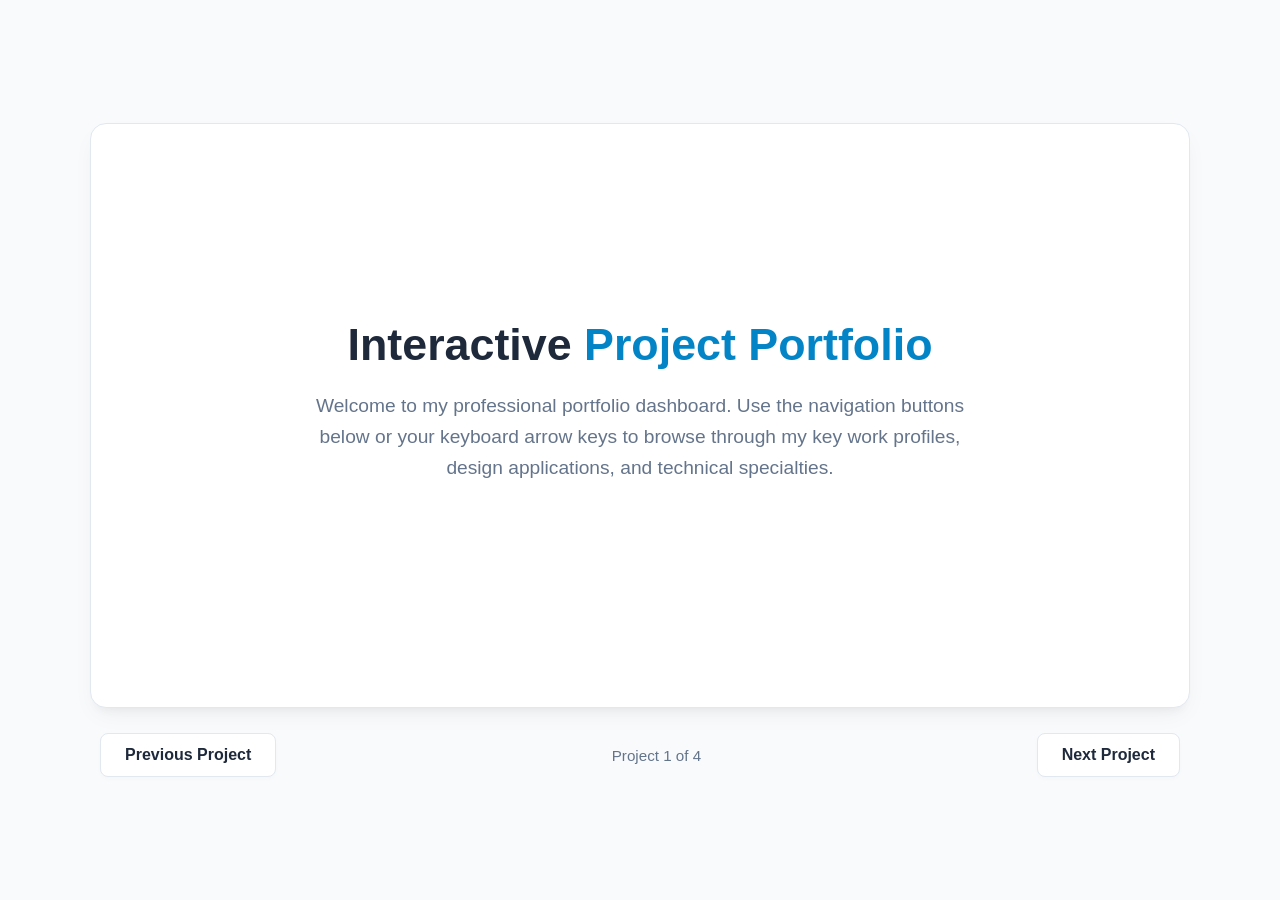
==== commit 2654f7bc: "Add files via upload" ====
--- a/index.html
+++ b/index.html
@@ -3,11 +3,11 @@
 <head>
     <meta charset="UTF-8">
     <meta name="viewport" content="width=device-width, initial-scale=1.0">
-    <title>The Miracle Morning Presentation</title>
+    <title>Professional Project Portfolio</title>
     <style>
         :root {
             --bg-primary: #f8fafc;
-            --slide-bg: #ffffff;
+            --card-bg: #ffffff;
             --text-main: #1e293b;
             --text-muted: #64748b;
             --accent-color: #0284c7;
@@ -34,22 +34,22 @@
             overflow: hidden;
         }
 
-        /* Presentation Container */
-        .presentation-container {
+        /* Portfolio Wrapper Container */
+        .portfolio-container {
             position: relative;
             width: 90vw;
             max-width: 1100px;
             height: 65vh;
             max-height: 700px;
-            background: var(--slide-bg);
+            background: var(--card-bg);
             border-radius: 16px;
             box-shadow: var(--shadow);
             border: 1px solid var(--border-color);
             overflow: hidden;
         }
 
-        /* Slide Core Layout */
-        .slide {
+        /* Portfolio Item (Slide Core) Layout */
+        .portfolio-item {
             display: none;
             width: 100%;
             height: 100%;
@@ -57,7 +57,7 @@
             animation: fadeIn 0.4s ease-in-out;
         }
 
-        .slide.active {
+        .portfolio-item.active {
             display: flex;
             flex-direction: column;
             justify-content: center;
@@ -68,7 +68,7 @@
             to { opacity: 1; transform: translateY(0); }
         }
 
-        /* Typography & Layout Elements */
+        /* Typography & Header Elements */
         h1 {
             font-size: 2.8rem;
             color: var(--text-main);
@@ -79,55 +79,51 @@
         h2 {
             font-size: 2.2rem;
             color: var(--accent-color);
+            margin-bottom: 5px;
+        }
+
+        .project-tag {
+            display: inline-block;
+            background-color: var(--accent-light);
+            color: var(--accent-color);
+            padding: 6px 14px;
+            border-radius: 20px;
+            font-size: 0.9rem;
+            font-weight: 600;
+            text-transform: uppercase;
+            letter-spacing: 0.5px;
             margin-bottom: 25px;
-            border-bottom: 2px solid var(--accent-light);
-            padding-bottom: 10px;
-        }
-
-        .subtitle {
-            font-size: 1.3rem;
+            align-self: flex-start;
+        }
+
+        .description {
+            font-size: 1.2rem;
             color: var(--text-muted);
+            line-height: 1.6;
             margin-bottom: 30px;
-            font-weight: 400;
-        }
-
-        .highlight-box {
-            background-color: var(--accent-light);
-            border-left: 5px solid var(--accent-color);
-            padding: 20px;
-            border-radius: 0 8px 8px 0;
-            font-size: 1.2rem;
-            font-style: italic;
-            color: var(--text-main);
-            margin: 20px 0;
-        }
-
-        /* Grid Layouts for Content */
+        }
+
+        /* Grid Layouts for Project Details */
         .grid-2 {
             display: grid;
-            grid-template-columns: 1fr 1fr;
+            grid-template-columns: 1.2fr 0.8fr;
             gap: 40px;
             align-items: start;
         }
 
-        .grid-3 {
-            display: grid;
-            grid-template-columns: repeat(3, 1fr);
-            gap: 20px;
-            margin-top: 20px;
-        }
-
-        .card {
+        .feature-box {
             background: var(--bg-primary);
             padding: 25px;
             border-radius: 10px;
             border: 1px solid var(--border-color);
         }
 
-        .card h3 {
-            color: var(--accent-color);
-            margin-bottom: 12px;
+        .feature-box h3 {
+            color: var(--text-main);
+            margin-bottom: 15px;
             font-size: 1.25rem;
+            border-bottom: 2px solid var(--border-color);
+            padding-bottom: 8px;
         }
 
         ul {
@@ -138,19 +134,19 @@
             position: relative;
             padding-left: 25px;
             margin-bottom: 12px;
-            font-size: 1.1rem;
+            font-size: 1.05rem;
             color: var(--text-main);
             line-height: 1.5;
         }
 
         ul li::before {
-            content: "•";
+            content: "✓";
             color: var(--accent-color);
             font-weight: bold;
-            font-size: 1.5rem;
+            font-size: 1.1rem;
             position: absolute;
             left: 5px;
-            top: -4px;
+            top: 0px;
         }
 
         /* Controls & Navigation */
@@ -165,7 +161,7 @@
         }
 
         .nav-btn {
-            background-color: var(--slide-bg);
+            background-color: var(--card-bg);
             border: 1px solid var(--border-color);
             color: var(--text-main);
             padding: 12px 24px;
@@ -183,202 +179,119 @@
             border-color: var(--accent-color);
         }
 
-        .slide-number {
+        .item-counter {
             font-size: 0.95rem;
             color: var(--text-muted);
             font-weight: 500;
         }
 
-        /* Utility classes */
         .center-text { text-align: center; }
         .accent-text { color: var(--accent-color); font-weight: bold; }
     </style>
 </head>
 <body>
 
-    <div class="presentation-container">
-
-        <div class="slide active center-text">
-            <h1>Welcome to the Powerful World of<br><span class="accent-text">The Miracle Morning</span></h1>
-            <p class="subtitle">Based on the life-changing book by Hal Elrod</p>
-            <div style="max-width: 600px; margin: 0 auto;" class="highlight-box">
-                "A masterclass in habits, mindset, and personal growth."
-            </div>
-        </div>
-
-        <div class="slide">
-            <h2>The Core Premise</h2>
+    <div class="portfolio-container">
+
+        <div class="portfolio-item active center-text">
+            <h1>Interactive <span class="accent-text">Project Portfolio</span></h1>
+            <p class="description" style="max-width: 650px; margin: 0 auto 30px auto;">
+                Welcome to my professional portfolio dashboard. Use the navigation buttons below or your keyboard arrow keys to browse through my key work profiles, design applications, and technical specialties.
+            </p>
+        </div>
+
+        <div class="portfolio-item">
+            <h2>Eco-Chic-Bloom Fashion House</h2>
+            <span class="project-tag">Brand Identity & Sustainable Design</span>
             <div class="grid-2">
                 <div>
-                    <div class="highlight-box" style="margin-top: 0;">
-                        “How you start your morning affects your whole day and your whole life.”
-                    </div>
-                    <p style="font-size: 1.15rem; line-height: 1.6; color: var(--text-muted);">
-                        Many people live far below their actual potential because they wake up late, rush through mornings, experience high stress, and fail to dedicate time to self-improvement.
+                    <p class="description">
+                        An eco-conscious creative identity system designed around environmental protection and raw material preservation. The concept emphasizes giving discarded materials a high-end structural second life.
                     </p>
                 </div>
+                <div class="feature-box">
+                    <h3>Core Focus Elements</h3>
+                    <ul>
+                        <li><strong>Visual Assets:</strong> Unified logo configurations using stylized globe and needle icons.</li>
+                        <li><strong>Sustainable Ethos:</strong> Deep roots in upcycling and transforming leftover fabrics into fashion.</li>
+                    </ul>
+                </div>
+            </div>
+        </div>
+
+        <div class="portfolio-item">
+            <h2>Textile Patchwork & Elegant Wall Art</h2>
+            <span class="project-tag">Interior Decor & Sustainability</span>
+            <div class="grid-2">
                 <div>
+                    <p class="description">
+                        Curating upscale, environmentally conscious artistic textile patchworks made from repurposed fabric remainders. These curated art compositions are designed for mounting within high-end commercial interiors.
+                    </p>
+                </div>
+                <div class="feature-box">
+                    <h3>Target Environments</h3>
                     <ul>
-                        <li><strong>Intentional Routines:</strong> A structured morning routine can fundamentally rewrite your habits and thinking patterns.</li>
-                        <li><strong>Compound Impact:</strong> Tiny, incremental daily choices build massive long-term success.</li>
-                        <li><strong>Daily Evolution:</strong> True personal growth must become a daily, non-negotiable habit.</li>
+                        <li>Boutique Hotels & Lodgings</li>
+                        <li>Premium Guest Houses</li>
+                        <li>Eco-conscious Residential Spaces</li>
                     </ul>
                 </div>
             </div>
         </div>
 
-        <div class="slide center-text">
-            <h2>The Framework: S.A.V.E.R.S.</h2>
-            <p class="subtitle" style="margin-bottom: 40px;">The heart of the book lies in a six-part acronym representing daily morning activities engineered to upgrade your health, productivity, confidence, and relationships.</p>
-            <div class="grid-3" style="grid-template-columns: repeat(6, 1fr);">
-                <div class="card"><h1 style="font-size: 2.5rem; margin:0; color: var(--accent-color);">S</h1><p>Silence</p></div>
-                <div class="card"><h1 style="font-size: 2.5rem; margin:0; color: var(--accent-color);">A</h1><p>Affirmations</p></div>
-                <div class="card"><h1 style="font-size: 2.5rem; margin:0; color: var(--accent-color);">V</h1><p>Visualization</p></div>
-                <div class="card"><h1 style="font-size: 2.5rem; margin:0; color: var(--accent-color);">E</h1><p>Exercise</p></div>
-                <div class="card"><h1 style="font-size: 2.5rem; margin:0; color: var(--accent-color);">R</h1><p>Reading</p></div>
-                <div class="card"><h1 style="font-size: 2.5rem; margin:0; color: var(--accent-color);">S</h1><p>Scribing</p></div>
+        <div class="portfolio-item">
+            <h2>Watershed Analysis & GIS Delineation</h2>
+            <span class="project-tag">Technical Systems & Geoprocessing</span>
+            <div class="grid-2">
+                <div>
+                    <p class="description">
+                        Execution of detailed hydrological engineering procedures to accurately trace surface water pathways, model catchment areas, and establish localized hydrological boundaries.
+                    </p>
+                </div>
+                <div class="feature-box">
+                    <h3>Technical Framework</h3>
+                    <ul>
+                        <li>Digital Elevation Model (DEM) correction</li>
+                        <li>Flow Direction & Accumulation mapping</li>
+                        <li>Stream network definition & basin extraction</li>
+                    </ul>
+                </div>
             </div>
         </div>
 
-        <div class="slide">
-            <h2>1. Silence & 2. Affirmations</h2>
-            <div class="grid-2">
-                <div class="card">
-                    <h3>S — Silence</h3>
-                    <p style="color: var(--text-muted); margin-bottom: 15px;">Spend a few quiet minutes to calm the mind, minimize daily anxiety, and optimize focus through meditation, prayer, deep breathing, or quiet reflection.</p>
-                    <ul>
-                        <li><strong>Action Step:</strong> Sit in complete quietude for 5 minutes before engaging with your phone.</li>
-                    </ul>
-                </div>
-                <div class="card">
-                    <h3>A — Affirmations</h3>
-                    <p style="color: var(--text-muted); margin-bottom: 15px;">Recite positive and intentional statements about your goals and identity to build confidence and shift your mindset.</p>
-                    <ul>
-                        <li><strong>Examples:</strong> "I am improving every day." / "I can learn difficult things." / "I will work with discipline."</li>
-                        <li><strong>Core Truth:</strong> Your thoughts directly influence your real-world actions.</li>
-                    </ul>
-                </div>
-            </div>
-        </div>
-
-        <div class="slide">
-            <h2>3. Visualization & 4. Exercise</h2>
-            <div class="grid-2">
-                <div class="card">
-                    <h3>V — Visualization</h3>
-                    <p style="color: var(--text-muted); margin-bottom: 15px;">Mentally rehearse your future achievements, healthy lifestyle, and high-performance states vividly.</p>
-                    <ul>
-                        <li><strong>Purpose:</strong> Trains the brain toward target goals and increases internal belief.</li>
-                        <li><strong>Context:</strong> Elite athletes and highly successful people regularly utilize mental visualization.</li>
-                    </ul>
-                </div>
-                <div class="card">
-                    <h3>E — Exercise</h3>
-                    <p style="color: var(--text-muted); margin-bottom: 15px;">Engage in physical movement every single morning to wake up your brain chemistry and spark immediate energy.</p>
-                    <ul>
-                        <li><strong>Examples:</strong> Walking, stretching, running, push-ups, or yoga.</li>
-                        <li><strong>Context:</strong> A physical boost requires very little time; even 5–10 minutes yields massive benefits.</li>
-                    </ul>
-                </div>
-            </div>
-        </div>
-
-        <div class="slide">
-            <h2>5. Reading & 6. Scribing</h2>
-            <div class="grid-2">
-                <div class="card">
-                    <h3>R — Reading</h3>
-                    <p style="color: var(--text-muted); margin-bottom: 15px;">Consume functional, high-value literature every day to gain knowledge and grow mentally.</p>
-                    <ul>
-                        <li><strong>Topics:</strong> Personal development, psychology, leadership, finance, or spiritual growth.</li>
-                        <li><strong>Value:</strong> Books allow you to learn directly from the world's greatest minds without ever meeting them.</li>
-                    </ul>
-                </div>
-                <div class="card">
-                    <h3>S — Scribing (Writing)</h3>
-                    <p style="color: var(--text-muted); margin-bottom: 15px;">Document your mental landscapes, structural goals, lessons learned, or daily gratitude items.</p>
-                    <ul>
-                        <li><strong>Purpose:</strong> Organizes chaotic thoughts, tracks tangible progress, and helps you process emotions.</li>
-                        <li><strong>Action Step:</strong> Write down exactly 3 items you are authentically thankful for every morning.</li>
-                    </ul>
-                </div>
-            </div>
-        </div>
-
-        <div class="slide">
-            <h2>Core Principles for Transformation</h2>
-            <div class="grid-2">
-                <div class="card">
-                    <h3>Habits Design Reality</h3>
-                    <p style="color: var(--text-muted); margin-bottom: 10px;">Your current life condition is a reflection of your past routines. Positive habits dictate exceptional results, while toxic habits invite poor results.</p>
-                    <p style="color: var(--text-muted);">Upgrading tiny micro-habits step-by-step establishes an unshakeable life foundation.</p>
-                </div>
-                <div class="card">
-                    <h3>Eliminate Reactive Mornings</h3>
-                    <p style="color: var(--text-muted); margin-bottom: 10px;">Too many people start the day late, rush through stress, and immediately check their phones feeling mentally tired.</p>
-                    <p style="color: var(--text-muted);">Dictate your morning calmly and intentionally before the external world dictates it for you.</p>
-                </div>
-            </div>
-        </div>
-
-        <div class="slide">
-            <h2>The 6-Minute Miracle Morning</h2>
-            <p class="subtitle">A simplified framework engineered specifically for high-velocity days or packed schedules.</p>
-            <div class="grid-3">
-                <div class="card"><h3>Minute 1: Silence</h3><p>Deep, intentional silence to center your mind.</p></div>
-                <div class="card"><h3>Minute 2: Affirm</h3><p>Recite your core emotional affirmations aloud.</p></div>
-                <div class="card"><h3>Minute 3: Visualize</h3><p>Vividly picture your day's ultimate wins.</p></div>
-                <div class="card"><h3>Minute 4: Move</h3><p>60 seconds of high-energy movement or stretching.</p></div>
-                <div class="card"><h3>Minute 5: Read</h3><p>Read a single page of an insightful book.</p></div>
-                <div class="card"><h3>Minute 6: Scribe</h3><p>Jot down your top goals or items of gratitude.</p></div>
-            </div>
-        </div>
-
-        <div class="slide center-text">
-            <h2>Conclusion & Takeaway</h2>
-            <div style="max-width: 750px; margin: 30px auto;">
-                <h1 style="font-size: 2.2rem; color: var(--accent-color); font-style: italic;">
-                    "Wake up earlier and spend dedicated time improving your mind, body, and life before your daily workflow begins."
-                </h1>
-                <p class="subtitle" style="margin-top: 30px;">
-                    Small, structured morning improvements generate massive structural life transformations over time.
-                </p>
-            </div>
-        </div>
-
     </div>
 
     <div class="controls">
-        <button class="nav-btn" id="prevBtn" onclick="changeSlide(-1)">Previous</button>
-        <span class="slide-number" id="slideNum">Slide 1 of 9</span>
-        <button class="nav-btn" id="nextBtn" onclick="changeSlide(1)">Next</button>
+        <button class="nav-btn" id="prevBtn" onclick="changeItem(-1)">Previous Project</button>
+        <span class="item-counter" id="itemCount">Project 1 of 4</span>
+        <button class="nav-btn" id="nextBtn" onclick="changeItem(1)">Next Project</button>
     </div>
 
     <script>
-        let currentSlide = 0;
-        const slides = document.querySelectorAll('.slide');
-        const slideNum = document.getElementById('slideNum');
-
-        function updateSlideVisibility() {
-            slides.forEach((slide, index) => {
-                slide.classList.toggle('active', index === currentSlide);
+        let currentItem = 0;
+        const items = document.querySelectorAll('.portfolio-item');
+        const itemCount = document.getElementById('itemCount');
+
+        function updatePortfolioVisibility() {
+            items.forEach((item, index) => {
+                item.classList.toggle('active', index === currentItem);
             });
-            slideNum.textContent = `Slide ${currentSlide + 1} of ${slides.length}`;
-        }
-
-        function changeSlide(direction) {
-            currentSlide += direction;
-            if (currentSlide < 0) currentSlide = 0;
-            if (currentSlide >= slides.length) currentSlide = slides.length - 1;
-            updateSlideVisibility();
+            itemCount.textContent = `Project ${currentItem + 1} of ${items.length}`;
+        }
+
+        function changeItem(direction) {
+            currentItem += direction;
+            if (currentItem < 0) currentItem = 0;
+            if (currentItem >= items.length) currentItem = items.length - 1;
+            updatePortfolioVisibility();
         }
 
         // Add keyboard arrow key navigation support
         document.addEventListener('keydown', function(event) {
             if (event.key === 'ArrowRight') {
-                changeSlide(1);
+                changeItem(1);
             } else if (event.key === 'ArrowLeft') {
-                changeSlide(-1);
+                changeItem(-1);
             }
         });
     </script>
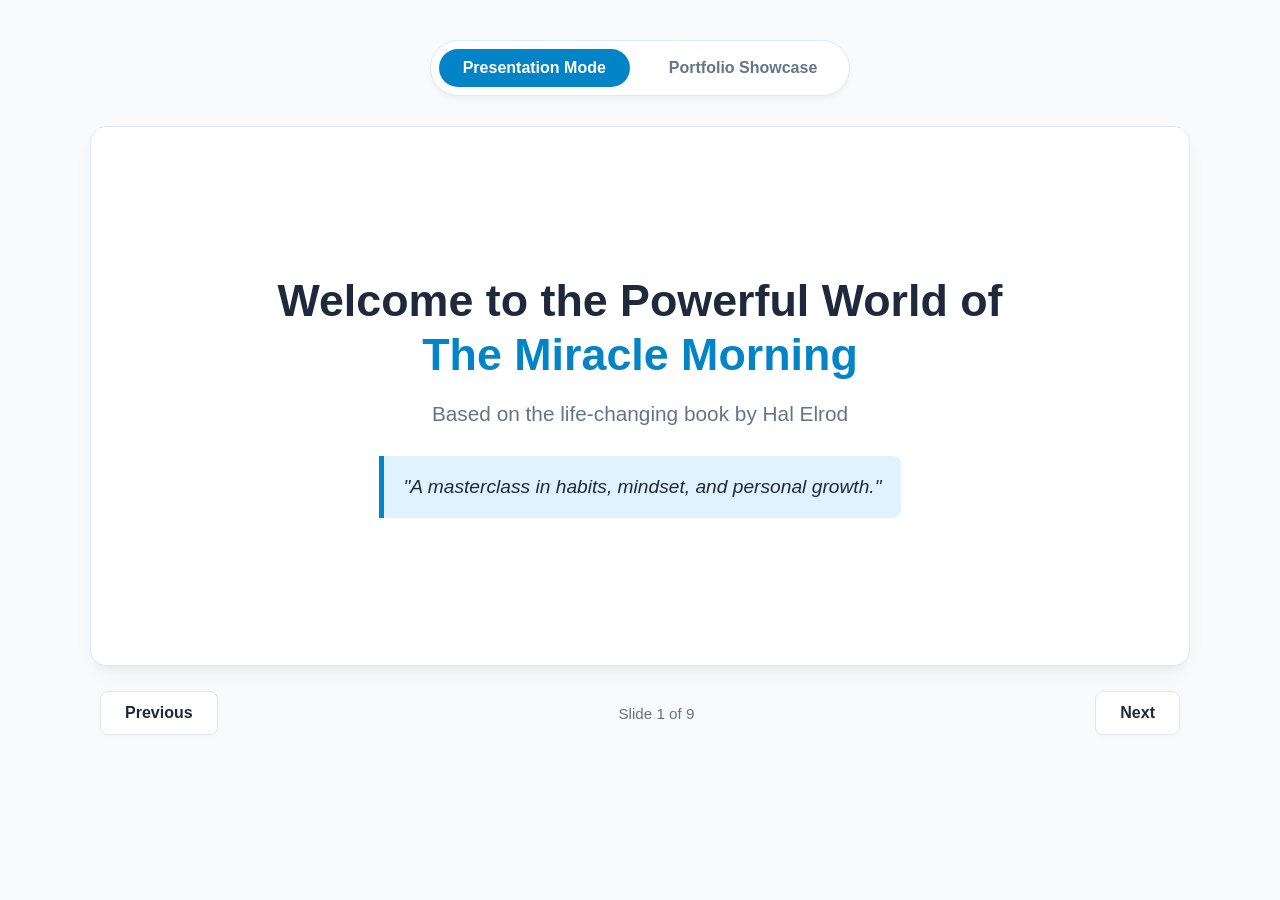
==== commit 25e49a1b: "Add files via upload" ====
--- a/index.html
+++ b/index.html
@@ -3,7 +3,7 @@
 <head>
     <meta charset="UTF-8">
     <meta name="viewport" content="width=device-width, initial-scale=1.0">
-    <title>Professional Project Portfolio</title>
+    <title>Dashboard: Presentation & Portfolio</title>
     <style>
         :root {
             --bg-primary: #f8fafc;
@@ -28,19 +28,49 @@
             color: var(--text-main);
             display: flex;
             flex-direction: column;
-            justify-content: center;
             align-items: center;
             min-height: 100vh;
-            overflow: hidden;
-        }
-
-        /* Portfolio Wrapper Container */
-        .portfolio-container {
+            overflow-x: hidden;
+            padding-top: 40px;
+        }
+
+        /* Top Unified Navigation Bar */
+        .top-navbar {
+            display: flex;
+            gap: 15px;
+            margin-bottom: 30px;
+            background: var(--card-bg);
+            padding: 8px;
+            border-radius: 30px;
+            border: 1px solid var(--border-color);
+            box-shadow: 0 4px 6px -1px rgba(0,0,0,0.05);
+        }
+
+        .mode-btn {
+            background: none;
+            border: none;
+            padding: 10px 24px;
+            font-size: 1rem;
+            font-weight: 600;
+            border-radius: 20px;
+            cursor: pointer;
+            color: var(--text-muted);
+            transition: all 0.2s ease;
+        }
+
+        .mode-btn.active {
+            background-color: var(--accent-color);
+            color: white;
+        }
+
+        /* Core Stage Containers */
+        .stage {
+            display: none;
             position: relative;
             width: 90vw;
             max-width: 1100px;
-            height: 65vh;
-            max-height: 700px;
+            height: 60vh;
+            max-height: 650px;
             background: var(--card-bg);
             border-radius: 16px;
             box-shadow: var(--shadow);
@@ -48,8 +78,12 @@
             overflow: hidden;
         }
 
-        /* Portfolio Item (Slide Core) Layout */
-        .portfolio-item {
+        .stage.active {
+            display: block;
+        }
+
+        /* Generic Content Slide Component */
+        .slide-item {
             display: none;
             width: 100%;
             height: 100%;
@@ -57,7 +91,7 @@
             animation: fadeIn 0.4s ease-in-out;
         }
 
-        .portfolio-item.active {
+        .slide-item.active {
             display: flex;
             flex-direction: column;
             justify-content: center;
@@ -68,19 +102,13 @@
             to { opacity: 1; transform: translateY(0); }
         }
 
-        /* Typography & Header Elements */
-        h1 {
-            font-size: 2.8rem;
-            color: var(--text-main);
-            margin-bottom: 20px;
-            line-height: 1.2;
-        }
-
-        h2 {
-            font-size: 2.2rem;
-            color: var(--accent-color);
-            margin-bottom: 5px;
-        }
+        /* Layout Elements & Typography */
+        h1 { font-size: 2.8rem; color: var(--text-main); margin-bottom: 20px; line-height: 1.2; }
+        h2 { font-size: 2.2rem; color: var(--accent-color); margin-bottom: 25px; border-bottom: 2px solid var(--accent-light); padding-bottom: 10px; }
+        .portfolio-stage h2 { border-bottom: none; margin-bottom: 5px; }
+
+        .subtitle { font-size: 1.3rem; color: var(--text-muted); margin-bottom: 30px; font-weight: 400; }
+        .description { font-size: 1.2rem; color: var(--text-muted); line-height: 1.6; margin-bottom: 30px; }
 
         .project-tag {
             display: inline-block;
@@ -96,61 +124,33 @@
             align-self: flex-start;
         }
 
-        .description {
+        .highlight-box {
+            background-color: var(--accent-light);
+            border-left: 5px solid var(--accent-color);
+            padding: 20px;
+            border-radius: 0 8px 8px 0;
             font-size: 1.2rem;
-            color: var(--text-muted);
-            line-height: 1.6;
-            margin-bottom: 30px;
-        }
-
-        /* Grid Layouts for Project Details */
-        .grid-2 {
-            display: grid;
-            grid-template-columns: 1.2fr 0.8fr;
-            gap: 40px;
-            align-items: start;
-        }
-
-        .feature-box {
-            background: var(--bg-primary);
-            padding: 25px;
-            border-radius: 10px;
-            border: 1px solid var(--border-color);
-        }
-
-        .feature-box h3 {
+            font-style: italic;
             color: var(--text-main);
-            margin-bottom: 15px;
-            font-size: 1.25rem;
-            border-bottom: 2px solid var(--border-color);
-            padding-bottom: 8px;
-        }
-
-        ul {
-            list-style-type: none;
-        }
-
-        ul li {
-            position: relative;
-            padding-left: 25px;
-            margin-bottom: 12px;
-            font-size: 1.05rem;
-            color: var(--text-main);
-            line-height: 1.5;
-        }
-
-        ul li::before {
-            content: "✓";
-            color: var(--accent-color);
-            font-weight: bold;
-            font-size: 1.1rem;
-            position: absolute;
-            left: 5px;
-            top: 0px;
-        }
-
-        /* Controls & Navigation */
-        .controls {
+            margin: 20px 0;
+        }
+
+        /* Universal Grid Templates */
+        .grid-2 { display: grid; grid-template-columns: 1fr 1fr; gap: 40px; align-items: start; }
+        .portfolio-stage .grid-2 { grid-template-columns: 1.2fr 0.8fr; }
+        .grid-3 { display: grid; grid-template-columns: repeat(3, 1fr); gap: 20px; margin-top: 20px; }
+
+        .card { background: var(--bg-primary); padding: 25px; border-radius: 10px; border: 1px solid var(--border-color); }
+        .card h3 { color: var(--accent-color); margin-bottom: 12px; font-size: 1.25rem; }
+        .portfolio-stage .card h3 { color: var(--text-main); border-bottom: 2px solid var(--border-color); padding-bottom: 8px; }
+
+        ul { list-style-type: none; }
+        ul li { position: relative; padding-left: 25px; margin-bottom: 12px; font-size: 1.1rem; color: var(--text-main); line-height: 1.5; }
+        ul li::before { content: "•"; color: var(--accent-color); font-weight: bold; font-size: 1.5rem; position: absolute; left: 5px; top: -4px; }
+        .portfolio-stage ul li::before { content: "✓"; font-size: 1.1rem; top: 0px; }
+
+        /* Step Bottom Controls */
+        .bottom-controls {
             display: flex;
             justify-content: space-between;
             align-items: center;
@@ -173,34 +173,180 @@
             box-shadow: 0 2px 4px rgba(0,0,0,0.02);
         }
 
-        .nav-btn:hover {
-            background-color: var(--accent-color);
-            color: white;
-            border-color: var(--accent-color);
-        }
-
-        .item-counter {
-            font-size: 0.95rem;
-            color: var(--text-muted);
-            font-weight: 500;
-        }
-
+        .nav-btn:hover { background-color: var(--accent-color); color: white; border-color: var(--accent-color); }
+        .counter-text { font-size: 0.95rem; color: var(--text-muted); font-weight: 500; }
         .center-text { text-align: center; }
         .accent-text { color: var(--accent-color); font-weight: bold; }
     </style>
 </head>
 <body>
 
-    <div class="portfolio-container">
-
-        <div class="portfolio-item active center-text">
+    <div class="top-navbar">
+        <button class="mode-btn active" onclick="switchMode('presentation')">Presentation Mode</button>
+        <button class="mode-btn" onclick="switchMode('portfolio')">Portfolio Showcase</button>
+    </div>
+
+    <div id="presentationStage" class="stage presentation-stage active">
+        
+        <div class="slide-item active center-text">
+            <h1>Welcome to the Powerful World of<br><span class="accent-text">The Miracle Morning</span></h1>
+            <p class="subtitle">Based on the life-changing book by Hal Elrod</p>
+            <div style="max-width: 600px; margin: 0 auto;" class="highlight-box">
+                "A masterclass in habits, mindset, and personal growth."
+            </div>
+        </div>
+
+        <div class="slide-item">
+            <h2>The Core Premise</h2>
+            <div class="grid-2">
+                <div>
+                    <div class="highlight-box" style="margin-top: 0;">
+                        “How you start your morning affects your whole day and your whole life.”
+                    </div>
+                    <p style="font-size: 1.15rem; line-height: 1.6; color: var(--text-muted);">
+                        Many people live far below their actual potential because they wake up late, rush through mornings, experience high stress, and fail to dedicate time to self-improvement.
+                    </p>
+                </div>
+                <div>
+                    <ul>
+                        <li><strong>Intentional Routines:</strong> A structured morning routine can fundamentally rewrite your habits and thinking patterns.</li>
+                        <li><strong>Compound Impact:</strong> Tiny, incremental daily choices build massive long-term success.</li>
+                        <li><strong>Daily Evolution:</strong> True personal growth must become a daily, non-negotiable habit.</li>
+                    </ul>
+                </div>
+            </div>
+        </div>
+
+        <div class="slide-item center-text">
+            <h2>The Framework: S.A.V.E.R.S.</h2>
+            <p class="subtitle" style="margin-bottom: 40px;">The heart of the book lies in a six-part acronym representing daily morning activities engineered to upgrade your health, productivity, confidence, and relationships.</p>
+            <div class="grid-3" style="grid-template-columns: repeat(6, 1fr);">
+                <div class="card"><h1 style="font-size: 2.5rem; margin:0; color: var(--accent-color);">S</h1><p>Silence</p></div>
+                <div class="card"><h1 style="font-size: 2.5rem; margin:0; color: var(--accent-color);">A</h1><p>Affirmations</p></div>
+                <div class="card"><h1 style="font-size: 2.5rem; margin:0; color: var(--accent-color);">V</h1><p>Visualization</p></div>
+                <div class="card"><h1 style="font-size: 2.5rem; margin:0; color: var(--accent-color);">E</h1><p>Exercise</p></div>
+                <div class="card"><h1 style="font-size: 2.5rem; margin:0; color: var(--accent-color);">R</h1><p>Reading</p></div>
+                <div class="card"><h1 style="font-size: 2.5rem; margin:0; color: var(--accent-color);">S</h1><p>Scribing</p></div>
+            </div>
+        </div>
+
+        <div class="slide-item">
+            <h2>1. Silence & 2. Affirmations</h2>
+            <div class="grid-2">
+                <div class="card">
+                    <h3>S — Silence</h3>
+                    <p style="color: var(--text-muted); margin-bottom: 15px;">Spend a few quiet minutes to calm the mind, minimize daily anxiety, and optimize focus through meditation, prayer, deep breathing, or quiet reflection.</p>
+                    <ul>
+                        <li><strong>Action Step:</strong> Sit in complete quietude for 5 minutes before engaging with your phone.</li>
+                    </ul>
+                </div>
+                <div class="card">
+                    <h3>A — Affirmations</h3>
+                    <p style="color: var(--text-muted); margin-bottom: 15px;">Recite positive and intentional statements about your goals and identity to build confidence and shift your mindset.</p>
+                    <ul>
+                        <li><strong>Examples:</strong> "I am improving every day." / "I can learn difficult things."</li>
+                        <li><strong>Core Truth:</strong> Your thoughts directly influence your real-world actions.</li>
+                    </ul>
+                </div>
+            </div>
+        </div>
+
+        <div class="slide-item">
+            <h2>3. Visualization & 4. Exercise</h2>
+            <div class="grid-2">
+                <div class="card">
+                    <h3>V — Visualization</h3>
+                    <p style="color: var(--text-muted); margin-bottom: 15px;">Mentally rehearse your future achievements, healthy lifestyle, and high-performance states vividly.</p>
+                    <ul>
+                        <li><strong>Purpose:</strong> Trains the brain toward target goals and increases internal belief.</li>
+                        <li><strong>Context:</strong> Elite athletes and highly successful performers regularly use visualization.</li>
+                    </ul>
+                </div>
+                <div class="card">
+                    <h3>E — Exercise</h3>
+                    <p style="color: var(--text-muted); margin-bottom: 15px;">Engage in physical movement every single morning to wake up your brain chemistry and spark immediate energy.</p>
+                    <ul>
+                        <li><strong>Examples:</strong> Walking, stretching, running, push-ups, or yoga.</li>
+                        <li><strong>Context:</strong> Even a simple 5–10 minutes yields massive chemical energy benefits.</li>
+                    </ul>
+                </div>
+            </div>
+        </div>
+
+        <div class="slide-item">
+            <h2>5. Reading & 6. Scribing</h2>
+            <div class="grid-2">
+                <div class="card">
+                    <h3>R — Reading</h3>
+                    <p style="color: var(--text-muted); margin-bottom: 15px;">Consume functional, high-value literature every day to gain knowledge and grow mentally.</p>
+                    <ul>
+                        <li><strong>Topics:</strong> Personal development, psychology, leadership, or finance.</li>
+                        <li><strong>Value:</strong> Books allow you to learn directly from top industry minds instantly.</li>
+                    </ul>
+                </div>
+                <div class="card">
+                    <h3>S — Scribing (Writing)</h3>
+                    <p style="color: var(--text-muted); margin-bottom: 15px;">Document your mental landscapes, structural goals, lessons learned, or daily gratitude items.</p>
+                    <ul>
+                        <li><strong>Action Step:</strong> Write down exactly 3 items you are authentically thankful for every morning.</li>
+                    </ul>
+                </div>
+            </div>
+        </div>
+
+        <div class="slide-item">
+            <h2>Core Principles for Transformation</h2>
+            <div class="grid-2">
+                <div class="card">
+                    <h3>Habits Design Reality</h3>
+                    <p style="color: var(--text-muted); margin-bottom: 10px;">Your current life condition is a reflection of your past routines. Positive habits dictate exceptional results.</p>
+                    <p style="color: var(--text-muted);">Upgrading tiny micro-habits step-by-step establishes an unshakeable life foundation.</p>
+                </div>
+                <div class="card">
+                    <h3>Eliminate Reactive Mornings</h3>
+                    <p style="color: var(--text-muted); margin-bottom: 10px;">Too many people start the day late, rush through stress, and immediately check their phones.</p>
+                    <p style="color: var(--text-muted);">Dictate your morning calmly and intentionally before the external world dictates it for you.</p>
+                </div>
+            </div>
+        </div>
+
+        <div class="slide-item">
+            <h2>The 6-Minute Miracle Morning</h2>
+            <p class="subtitle">A simplified framework engineered specifically for high-velocity days or packed schedules.</p>
+            <div class="grid-3">
+                <div class="card"><h3>Minute 1: Silence</h3><p>Deep, intentional silence to center your mind.</p></div>
+                <div class="card"><h3>Minute 2: Affirm</h3><p>Recite your core emotional affirmations aloud.</p></div>
+                <div class="card"><h3>Minute 3: Visualize</h3><p>Vividly picture your day's ultimate wins.</p></div>
+                <div class="card"><h3>Minute 4: Move</h3><p>60 seconds of high-energy movement or stretching.</p></div>
+                <div class="card"><h3>Minute 5: Read</h3><p>Read a single page of an insightful book.</p></div>
+                <div class="card"><h3>Minute 6: Scribe</h3><p>Jot down your top goals or items of gratitude.</p></div>
+            </div>
+        </div>
+
+        <div class="slide-item center-text">
+            <h2>Conclusion & Takeaway</h2>
+            <div style="max-width: 750px; margin: 30px auto;">
+                <h1 style="font-size: 2.2rem; color: var(--accent-color); font-style: italic;">
+                    "Wake up earlier and spend dedicated time improving your mind, body, and life before your daily workflow begins."
+                </h1>
+                <p class="subtitle" style="margin-top: 30px;">
+                    Small, structured morning improvements generate massive structural life transformations over time.
+                </p>
+            </div>
+        </div>
+    </div>
+
+
+    <div id="portfolioStage" class="stage portfolio-stage">
+        
+        <div class="slide-item active center-text">
             <h1>Interactive <span class="accent-text">Project Portfolio</span></h1>
             <p class="description" style="max-width: 650px; margin: 0 auto 30px auto;">
-                Welcome to my professional portfolio dashboard. Use the navigation buttons below or your keyboard arrow keys to browse through my key work profiles, design applications, and technical specialties.
+                Welcome to my professional portfolio dashboard. Browse through my key work profiles, design applications, and technical engineering specialties.
             </p>
         </div>
 
-        <div class="portfolio-item">
+        <div class="slide-item">
             <h2>Eco-Chic-Bloom Fashion House</h2>
             <span class="project-tag">Brand Identity & Sustainable Design</span>
             <div class="grid-2">
@@ -209,7 +355,7 @@
                         An eco-conscious creative identity system designed around environmental protection and raw material preservation. The concept emphasizes giving discarded materials a high-end structural second life.
                     </p>
                 </div>
-                <div class="feature-box">
+                <div class="card">
                     <h3>Core Focus Elements</h3>
                     <ul>
                         <li><strong>Visual Assets:</strong> Unified logo configurations using stylized globe and needle icons.</li>
@@ -219,7 +365,7 @@
             </div>
         </div>
 
-        <div class="portfolio-item">
+        <div class="slide-item">
             <h2>Textile Patchwork & Elegant Wall Art</h2>
             <span class="project-tag">Interior Decor & Sustainability</span>
             <div class="grid-2">
@@ -228,7 +374,7 @@
                         Curating upscale, environmentally conscious artistic textile patchworks made from repurposed fabric remainders. These curated art compositions are designed for mounting within high-end commercial interiors.
                     </p>
                 </div>
-                <div class="feature-box">
+                <div class="card">
                     <h3>Target Environments</h3>
                     <ul>
                         <li>Boutique Hotels & Lodgings</li>
@@ -239,7 +385,7 @@
             </div>
         </div>
 
-        <div class="portfolio-item">
+        <div class="slide-item">
             <h2>Watershed Analysis & GIS Delineation</h2>
             <span class="project-tag">Technical Systems & Geoprocessing</span>
             <div class="grid-2">
@@ -248,7 +394,7 @@
                         Execution of detailed hydrological engineering procedures to accurately trace surface water pathways, model catchment areas, and establish localized hydrological boundaries.
                     </p>
                 </div>
-                <div class="feature-box">
+                <div class="card">
                     <h3>Technical Framework</h3>
                     <ul>
                         <li>Digital Elevation Model (DEM) correction</li>
@@ -258,42 +404,74 @@
                 </div>
             </div>
         </div>
-
     </div>
 
-    <div class="controls">
-        <button class="nav-btn" id="prevBtn" onclick="changeItem(-1)">Previous Project</button>
-        <span class="item-counter" id="itemCount">Project 1 of 4</span>
-        <button class="nav-btn" id="nextBtn" onclick="changeItem(1)">Next Project</button>
+
+    <div class="bottom-controls">
+        <button class="nav-btn" onclick="changeStep(-1)">Previous</button>
+        <span class="counter-text" id="counterDisplay">Slide 1 of 9</span>
+        <button class="nav-btn" onclick="changeStep(1)">Next</button>
     </div>
 
     <script>
-        let currentItem = 0;
-        const items = document.querySelectorAll('.portfolio-item');
-        const itemCount = document.getElementById('itemCount');
-
-        function updatePortfolioVisibility() {
-            items.forEach((item, index) => {
-                item.classList.toggle('active', index === currentItem);
+        // Separate index variables for tracking positions cleanly
+        let activeMode = 'presentation';
+        let indices = {
+            presentation: 0,
+            portfolio: 0
+        };
+
+        function getActiveElements() {
+            const stageId = activeMode === 'presentation' ? 'presentationStage' : 'portfolioStage';
+            const stageEl = document.getElementById(stageId);
+            const items = stageEl.querySelectorAll('.slide-item');
+            return { items, index: indices[activeMode], label: activeMode === 'presentation' ? 'Slide' : 'Project' };
+        }
+
+        function updateDisplay() {
+            const { items, index, label } = getActiveElements();
+            items.forEach((item, idx) => {
+                item.classList.toggle('active', idx === index);
             });
-            itemCount.textContent = `Project ${currentItem + 1} of ${items.length}`;
-        }
-
-        function changeItem(direction) {
-            currentItem += direction;
-            if (currentItem < 0) currentItem = 0;
-            if (currentItem >= items.length) currentItem = items.length - 1;
-            updatePortfolioVisibility();
+            document.getElementById('counterDisplay').textContent = `${label} ${index + 1} of ${items.length}`;
+        }
+
+        function changeStep(direction) {
+            const { items, index } = getActiveElements();
+            let newIndex = index + direction;
+            if (newIndex < 0) newIndex = 0;
+            if (newIndex >= items.length) newIndex = items.length - 1;
+            
+            indices[activeMode] = newIndex;
+            updateDisplay();
+        }
+
+        function switchMode(mode) {
+            activeMode = mode;
+            
+            // Toggle active visual state on top tab buttons
+            document.querySelectorAll('.mode-btn').forEach(btn => {
+                btn.classList.toggle('active', btn.textContent.toLowerCase().includes(mode));
+            });
+
+            // Toggle viewport visibility on stages
+            document.getElementById('presentationStage').classList.toggle('active', mode === 'presentation');
+            document.getElementById('portfolioStage').classList.toggle('active', mode === 'portfolio');
+            
+            updateDisplay();
         }
 
         // Add keyboard arrow key navigation support
         document.addEventListener('keydown', function(event) {
             if (event.key === 'ArrowRight') {
-                changeItem(1);
+                changeStep(1);
             } else if (event.key === 'ArrowLeft') {
-                changeItem(-1);
+                changeStep(-1);
             }
         });
+
+        // Initialize setup on page startup
+        updateDisplay();
     </script>
 </body>
 </html>
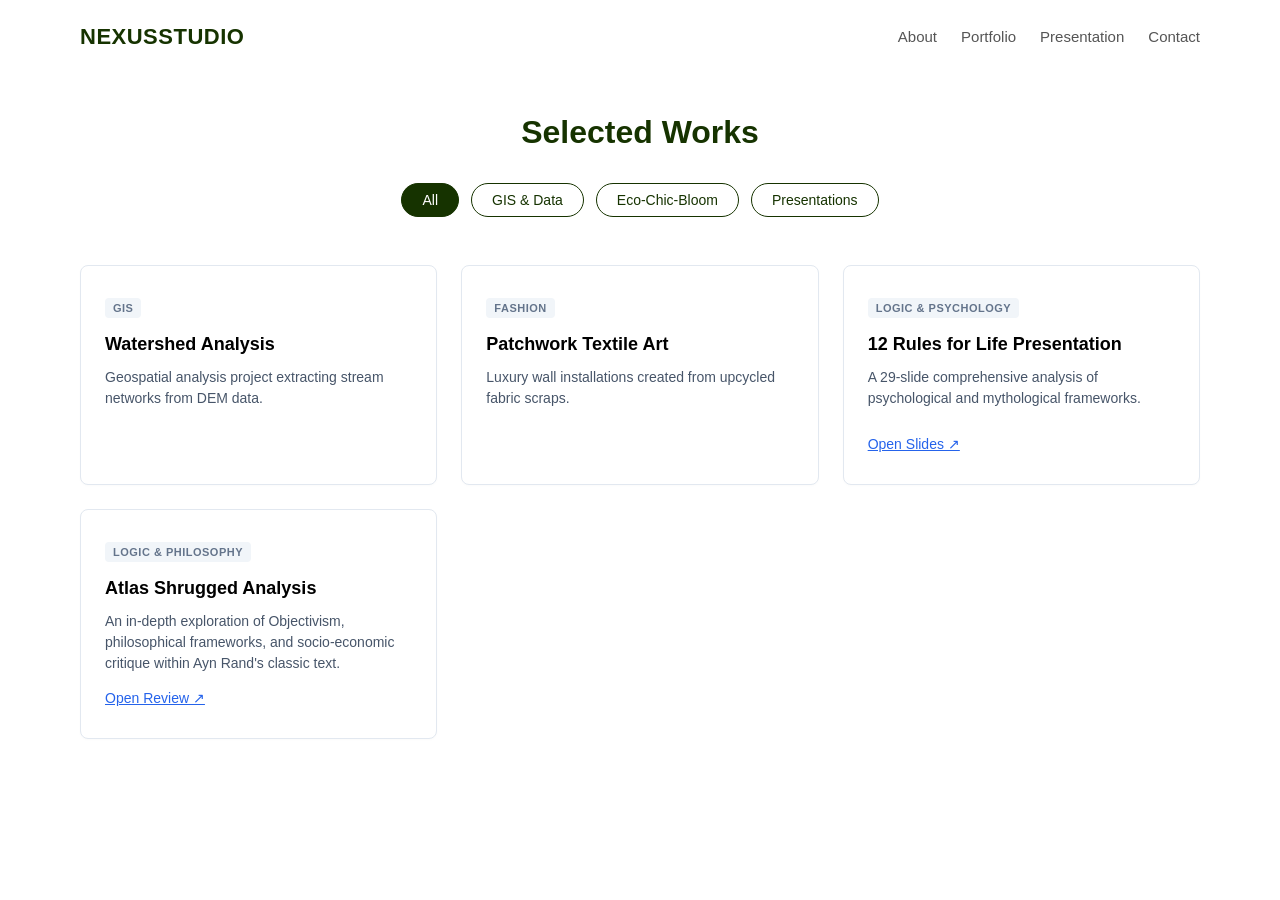
==== commit 3e14df01: "Add files via upload" ====
--- a/index.html
+++ b/index.html
@@ -3,475 +3,280 @@
 <head>
     <meta charset="UTF-8">
     <meta name="viewport" content="width=device-width, initial-scale=1.0">
-    <title>Dashboard: Presentation & Portfolio</title>
+    <title>NEXUSSTUDIO</title>
     <style>
-        :root {
-            --bg-primary: #f8fafc;
-            --card-bg: #ffffff;
-            --text-main: #1e293b;
-            --text-muted: #64748b;
-            --accent-color: #0284c7;
-            --accent-light: #e0f2fe;
-            --border-color: #e2e8f0;
-            --shadow: 0 10px 25px -5px rgba(0, 0, 0, 0.05), 0 8px 10px -6px rgba(0, 0, 0, 0.05);
-        }
-
+        /* Base Reset */
         * {
-            box-sizing: border-box;
             margin: 0;
             padding: 0;
-            font-family: 'Segoe UI', Tahoma, Geneva, Verdana, sans-serif;
+            box-sizing: border-box;
+            font-family: -apple-system, BlinkMacSystemFont, "Segoe UI", Roboto, Helvetica, Arial, sans-serif;
         }
 
         body {
-            background-color: var(--bg-primary);
-            color: var(--text-main);
-            display: flex;
-            flex-direction: column;
+            background-color: #ffffff;
+            color: #000000;
+            padding: 0;
+        }
+
+        /* Top Navigation Bar */
+        header {
+            background-color: #ffffff;
+            position: sticky;
+            top: 0;
+            z-index: 1000;
+        }
+
+        .nav-container {
+            max-width: 1200px;
+            margin: 0 auto;
+            display: flex;
+            justify-content: space-between;
             align-items: center;
-            min-height: 100vh;
-            overflow-x: hidden;
-            padding-top: 40px;
-        }
-
-        /* Top Unified Navigation Bar */
-        .top-navbar {
-            display: flex;
-            gap: 15px;
-            margin-bottom: 30px;
-            background: var(--card-bg);
-            padding: 8px;
-            border-radius: 30px;
-            border: 1px solid var(--border-color);
-            box-shadow: 0 4px 6px -1px rgba(0,0,0,0.05);
-        }
-
-        .mode-btn {
-            background: none;
-            border: none;
-            padding: 10px 24px;
-            font-size: 1rem;
+            padding: 24px 40px;
+        }
+
+        .logo {
+            font-size: 22px;
+            font-weight: 700;
+            color: #163300; /* Dark green brand accent */
+            letter-spacing: 0.5px;
+        }
+
+        nav ul {
+            display: flex;
+            list-style: none;
+            gap: 24px;
+        }
+
+        nav ul li a {
+            text-decoration: none;
+            color: #555555;
+            font-weight: 500;
+            font-size: 15px;
+            transition: color 0.2s ease;
+        }
+
+        nav ul li a:hover {
+            color: #000000;
+        }
+
+        /* Portfolio Section Header */
+        .portfolio-section {
+            max-width: 1200px;
+            margin: 40px auto 80px auto;
+            padding: 0 40px;
+            text-align: center;
+        }
+
+        .section-title {
+            font-size: 32px;
+            color: #163300;
+            margin-bottom: 32px;
             font-weight: 600;
+        }
+
+        /* Rounded Filter Pills */
+        .filter-container {
+            display: flex;
+            justify-content: center;
+            gap: 12px;
+            margin-bottom: 48px;
+            flex-wrap: wrap;
+        }
+
+        .filter-btn {
+            background-color: #ffffff;
+            border: 1.5px solid #163300;
+            color: #163300;
+            padding: 8px 20px;
             border-radius: 20px;
             cursor: pointer;
-            color: var(--text-muted);
+            font-weight: 500;
+            font-size: 14px;
             transition: all 0.2s ease;
         }
 
-        .mode-btn.active {
-            background-color: var(--accent-color);
-            color: white;
-        }
-
-        /* Core Stage Containers */
-        .stage {
-            display: none;
-            position: relative;
-            width: 90vw;
-            max-width: 1100px;
-            height: 60vh;
-            max-height: 650px;
-            background: var(--card-bg);
-            border-radius: 16px;
-            box-shadow: var(--shadow);
-            border: 1px solid var(--border-color);
-            overflow: hidden;
-        }
-
-        .stage.active {
-            display: block;
-        }
-
-        /* Generic Content Slide Component */
-        .slide-item {
-            display: none;
-            width: 100%;
-            height: 100%;
-            padding: 60px;
-            animation: fadeIn 0.4s ease-in-out;
-        }
-
-        .slide-item.active {
+        /* Dark solid pill for active item */
+        .filter-btn.active {
+            background-color: #163300;
+            color: #ffffff;
+        }
+
+        /* Minimal Grid Layout */
+        .project-grid {
+            display: grid;
+            grid-template-columns: repeat(auto-fit, minmax(300px, 1fr));
+            gap: 24px;
+        }
+
+        /* Exact card styling from site layout */
+        .project-card {
+            background: #ffffff;
+            border-radius: 8px;
+            border: 1px solid #e2e8f0;
+            padding: 32px 24px;
+            text-align: left;
             display: flex;
             flex-direction: column;
-            justify-content: center;
-        }
-
-        @keyframes fadeIn {
-            from { opacity: 0; transform: translateY(10px); }
-            to { opacity: 1; transform: translateY(0); }
-        }
-
-        /* Layout Elements & Typography */
-        h1 { font-size: 2.8rem; color: var(--text-main); margin-bottom: 20px; line-height: 1.2; }
-        h2 { font-size: 2.2rem; color: var(--accent-color); margin-bottom: 25px; border-bottom: 2px solid var(--accent-light); padding-bottom: 10px; }
-        .portfolio-stage h2 { border-bottom: none; margin-bottom: 5px; }
-
-        .subtitle { font-size: 1.3rem; color: var(--text-muted); margin-bottom: 30px; font-weight: 400; }
-        .description { font-size: 1.2rem; color: var(--text-muted); line-height: 1.6; margin-bottom: 30px; }
-
+            justify-content: space-between;
+            min-height: 220px;
+            box-shadow: 0 1px 3px rgba(0,0,0,0.02);
+        }
+
+        /* Tiny Grey Pill Tags */
         .project-tag {
             display: inline-block;
-            background-color: var(--accent-light);
-            color: var(--accent-color);
-            padding: 6px 14px;
-            border-radius: 20px;
-            font-size: 0.9rem;
+            background-color: #f1f5f9;
+            color: #64748b;
+            font-size: 11px;
             font-weight: 600;
             text-transform: uppercase;
+            padding: 4px 8px;
+            border-radius: 4px;
             letter-spacing: 0.5px;
-            margin-bottom: 25px;
-            align-self: flex-start;
-        }
-
-        .highlight-box {
-            background-color: var(--accent-light);
-            border-left: 5px solid var(--accent-color);
-            padding: 20px;
-            border-radius: 0 8px 8px 0;
-            font-size: 1.2rem;
-            font-style: italic;
-            color: var(--text-main);
-            margin: 20px 0;
-        }
-
-        /* Universal Grid Templates */
-        .grid-2 { display: grid; grid-template-columns: 1fr 1fr; gap: 40px; align-items: start; }
-        .portfolio-stage .grid-2 { grid-template-columns: 1.2fr 0.8fr; }
-        .grid-3 { display: grid; grid-template-columns: repeat(3, 1fr); gap: 20px; margin-top: 20px; }
-
-        .card { background: var(--bg-primary); padding: 25px; border-radius: 10px; border: 1px solid var(--border-color); }
-        .card h3 { color: var(--accent-color); margin-bottom: 12px; font-size: 1.25rem; }
-        .portfolio-stage .card h3 { color: var(--text-main); border-bottom: 2px solid var(--border-color); padding-bottom: 8px; }
-
-        ul { list-style-type: none; }
-        ul li { position: relative; padding-left: 25px; margin-bottom: 12px; font-size: 1.1rem; color: var(--text-main); line-height: 1.5; }
-        ul li::before { content: "•"; color: var(--accent-color); font-weight: bold; font-size: 1.5rem; position: absolute; left: 5px; top: -4px; }
-        .portfolio-stage ul li::before { content: "✓"; font-size: 1.1rem; top: 0px; }
-
-        /* Step Bottom Controls */
-        .bottom-controls {
-            display: flex;
-            justify-content: space-between;
+            margin-bottom: 16px;
+        }
+
+        .project-name {
+            font-size: 18px;
+            color: #000000;
+            margin-bottom: 12px;
+            font-weight: 600;
+        }
+
+        .project-desc {
+            color: #475569;
+            font-size: 14px;
+            line-height: 1.5;
+            margin-bottom: 16px;
+            flex-grow: 1;
+        }
+
+        /* Simple Blue Link Interface */
+        .project-link {
+            display: inline-flex;
             align-items: center;
-            width: 90vw;
-            max-width: 1100px;
-            margin-top: 25px;
-            padding: 0 10px;
-        }
-
-        .nav-btn {
-            background-color: var(--card-bg);
-            border: 1px solid var(--border-color);
-            color: var(--text-main);
-            padding: 12px 24px;
-            font-size: 1rem;
-            font-weight: 600;
-            border-radius: 8px;
-            cursor: pointer;
-            transition: all 0.2s ease;
-            box-shadow: 0 2px 4px rgba(0,0,0,0.02);
-        }
-
-        .nav-btn:hover { background-color: var(--accent-color); color: white; border-color: var(--accent-color); }
-        .counter-text { font-size: 0.95rem; color: var(--text-muted); font-weight: 500; }
-        .center-text { text-align: center; }
-        .accent-text { color: var(--accent-color); font-weight: bold; }
+            color: #2563eb;
+            text-decoration: underline;
+            font-weight: 500;
+            font-size: 14px;
+            width: fit-content;
+        }
+
+        .project-link:hover {
+            color: #1d4ed8;
+        }
+
+        /* Mobile Adjustments */
+        @media (max-width: 768px) {
+            .nav-container {
+                flex-direction: column;
+                gap: 16px;
+                padding: 16px;
+            }
+            .portfolio-section {
+                padding: 0 16px;
+                margin-top: 24px;
+            }
+        }
     </style>
 </head>
 <body>
 
-    <div class="top-navbar">
-        <button class="mode-btn active" onclick="switchMode('presentation')">Presentation Mode</button>
-        <button class="mode-btn" onclick="switchMode('portfolio')">Portfolio Showcase</button>
-    </div>
-
-    <div id="presentationStage" class="stage presentation-stage active">
-        
-        <div class="slide-item active center-text">
-            <h1>Welcome to the Powerful World of<br><span class="accent-text">The Miracle Morning</span></h1>
-            <p class="subtitle">Based on the life-changing book by Hal Elrod</p>
-            <div style="max-width: 600px; margin: 0 auto;" class="highlight-box">
-                "A masterclass in habits, mindset, and personal growth."
-            </div>
+    <header>
+        <div class="nav-container">
+            <div class="logo">NEXUSSTUDIO</div>
+            <nav>
+                <ul>
+                    <li><a href="#about">About</a></li>
+                    <li><a href="#portfolio">Portfolio</a></li>
+                    <li><a href="#presentation">Presentation</a></li>
+                    <li><a href="#contact">Contact</a></li>
+                </ul>
+            </nav>
         </div>
-
-        <div class="slide-item">
-            <h2>The Core Premise</h2>
-            <div class="grid-2">
-                <div>
-                    <div class="highlight-box" style="margin-top: 0;">
-                        “How you start your morning affects your whole day and your whole life.”
-                    </div>
-                    <p style="font-size: 1.15rem; line-height: 1.6; color: var(--text-muted);">
-                        Many people live far below their actual potential because they wake up late, rush through mornings, experience high stress, and fail to dedicate time to self-improvement.
-                    </p>
-                </div>
-                <div>
-                    <ul>
-                        <li><strong>Intentional Routines:</strong> A structured morning routine can fundamentally rewrite your habits and thinking patterns.</li>
-                        <li><strong>Compound Impact:</strong> Tiny, incremental daily choices build massive long-term success.</li>
-                        <li><strong>Daily Evolution:</strong> True personal growth must become a daily, non-negotiable habit.</li>
-                    </ul>
-                </div>
-            </div>
+    </header>
+
+    <main class="portfolio-section" id="portfolio">
+        <h2 class="section-title">Selected Works</h2>
+
+        <div class="filter-container">
+            <button class="filter-btn active" onclick="filterSelection('all')">All</button>
+            <button class="filter-btn" onclick="filterSelection('gis')">GIS & Data</button>
+            <button class="filter-btn" onclick="filterSelection('fashion')">Eco-Chic-Bloom</button>
+            <button class="filter-btn" onclick="filterSelection('logic')">Presentations</button>
         </div>
 
-        <div class="slide-item center-text">
-            <h2>The Framework: S.A.V.E.R.S.</h2>
-            <p class="subtitle" style="margin-bottom: 40px;">The heart of the book lies in a six-part acronym representing daily morning activities engineered to upgrade your health, productivity, confidence, and relationships.</p>
-            <div class="grid-3" style="grid-template-columns: repeat(6, 1fr);">
-                <div class="card"><h1 style="font-size: 2.5rem; margin:0; color: var(--accent-color);">S</h1><p>Silence</p></div>
-                <div class="card"><h1 style="font-size: 2.5rem; margin:0; color: var(--accent-color);">A</h1><p>Affirmations</p></div>
-                <div class="card"><h1 style="font-size: 2.5rem; margin:0; color: var(--accent-color);">V</h1><p>Visualization</p></div>
-                <div class="card"><h1 style="font-size: 2.5rem; margin:0; color: var(--accent-color);">E</h1><p>Exercise</p></div>
-                <div class="card"><h1 style="font-size: 2.5rem; margin:0; color: var(--accent-color);">R</h1><p>Reading</p></div>
-                <div class="card"><h1 style="font-size: 2.5rem; margin:0; color: var(--accent-color);">S</h1><p>Scribing</p></div>
-            </div>
+        <div class="project-grid">
+
+            <div class="project-card gis">
+                <div>
+                    <div class="project-tag">GIS</div>
+                    <h3 class="project-name">Watershed Analysis</h3>
+                    <p class="project-desc">Geospatial analysis project extracting stream networks from DEM data.</p>
+                </div>
+            </div>
+
+            <div class="project-card fashion">
+                <div>
+                    <div class="project-tag">Fashion</div>
+                    <h3 class="project-name">Patchwork Textile Art</h3>
+                    <p class="project-desc">Luxury wall installations created from upcycled fabric scraps.</p>
+                </div>
+            </div>
+
+            <div class="project-card logic">
+                <div>
+                    <div class="project-tag">Logic & Psychology</div>
+                    <h3 class="project-name">12 Rules for Life Presentation</h3>
+                    <p class="project-desc">A 29-slide comprehensive analysis of psychological and mythological frameworks.</p>
+                </div>
+                <a href="#" class="project-link">Open Slides ↗</a>
+            </div>
+
+            <div class="project-card logic">
+                <div>
+                    <div class="project-tag">Logic & Philosophy</div>
+                    <h3 class="project-name">Atlas Shrugged Analysis</h3>
+                    <p class="project-desc">An in-depth exploration of Objectivism, philosophical frameworks, and socio-economic critique within Ayn Rand's classic text.</p>
+                </div>
+                <a href="Ayn Rand - Atlas Shrugged.pdf" class="project-link" target="_blank">Open Review ↗</a>
+            </div>
+
         </div>
-
-        <div class="slide-item">
-            <h2>1. Silence & 2. Affirmations</h2>
-            <div class="grid-2">
-                <div class="card">
-                    <h3>S — Silence</h3>
-                    <p style="color: var(--text-muted); margin-bottom: 15px;">Spend a few quiet minutes to calm the mind, minimize daily anxiety, and optimize focus through meditation, prayer, deep breathing, or quiet reflection.</p>
-                    <ul>
-                        <li><strong>Action Step:</strong> Sit in complete quietude for 5 minutes before engaging with your phone.</li>
-                    </ul>
-                </div>
-                <div class="card">
-                    <h3>A — Affirmations</h3>
-                    <p style="color: var(--text-muted); margin-bottom: 15px;">Recite positive and intentional statements about your goals and identity to build confidence and shift your mindset.</p>
-                    <ul>
-                        <li><strong>Examples:</strong> "I am improving every day." / "I can learn difficult things."</li>
-                        <li><strong>Core Truth:</strong> Your thoughts directly influence your real-world actions.</li>
-                    </ul>
-                </div>
-            </div>
-        </div>
-
-        <div class="slide-item">
-            <h2>3. Visualization & 4. Exercise</h2>
-            <div class="grid-2">
-                <div class="card">
-                    <h3>V — Visualization</h3>
-                    <p style="color: var(--text-muted); margin-bottom: 15px;">Mentally rehearse your future achievements, healthy lifestyle, and high-performance states vividly.</p>
-                    <ul>
-                        <li><strong>Purpose:</strong> Trains the brain toward target goals and increases internal belief.</li>
-                        <li><strong>Context:</strong> Elite athletes and highly successful performers regularly use visualization.</li>
-                    </ul>
-                </div>
-                <div class="card">
-                    <h3>E — Exercise</h3>
-                    <p style="color: var(--text-muted); margin-bottom: 15px;">Engage in physical movement every single morning to wake up your brain chemistry and spark immediate energy.</p>
-                    <ul>
-                        <li><strong>Examples:</strong> Walking, stretching, running, push-ups, or yoga.</li>
-                        <li><strong>Context:</strong> Even a simple 5–10 minutes yields massive chemical energy benefits.</li>
-                    </ul>
-                </div>
-            </div>
-        </div>
-
-        <div class="slide-item">
-            <h2>5. Reading & 6. Scribing</h2>
-            <div class="grid-2">
-                <div class="card">
-                    <h3>R — Reading</h3>
-                    <p style="color: var(--text-muted); margin-bottom: 15px;">Consume functional, high-value literature every day to gain knowledge and grow mentally.</p>
-                    <ul>
-                        <li><strong>Topics:</strong> Personal development, psychology, leadership, or finance.</li>
-                        <li><strong>Value:</strong> Books allow you to learn directly from top industry minds instantly.</li>
-                    </ul>
-                </div>
-                <div class="card">
-                    <h3>S — Scribing (Writing)</h3>
-                    <p style="color: var(--text-muted); margin-bottom: 15px;">Document your mental landscapes, structural goals, lessons learned, or daily gratitude items.</p>
-                    <ul>
-                        <li><strong>Action Step:</strong> Write down exactly 3 items you are authentically thankful for every morning.</li>
-                    </ul>
-                </div>
-            </div>
-        </div>
-
-        <div class="slide-item">
-            <h2>Core Principles for Transformation</h2>
-            <div class="grid-2">
-                <div class="card">
-                    <h3>Habits Design Reality</h3>
-                    <p style="color: var(--text-muted); margin-bottom: 10px;">Your current life condition is a reflection of your past routines. Positive habits dictate exceptional results.</p>
-                    <p style="color: var(--text-muted);">Upgrading tiny micro-habits step-by-step establishes an unshakeable life foundation.</p>
-                </div>
-                <div class="card">
-                    <h3>Eliminate Reactive Mornings</h3>
-                    <p style="color: var(--text-muted); margin-bottom: 10px;">Too many people start the day late, rush through stress, and immediately check their phones.</p>
-                    <p style="color: var(--text-muted);">Dictate your morning calmly and intentionally before the external world dictates it for you.</p>
-                </div>
-            </div>
-        </div>
-
-        <div class="slide-item">
-            <h2>The 6-Minute Miracle Morning</h2>
-            <p class="subtitle">A simplified framework engineered specifically for high-velocity days or packed schedules.</p>
-            <div class="grid-3">
-                <div class="card"><h3>Minute 1: Silence</h3><p>Deep, intentional silence to center your mind.</p></div>
-                <div class="card"><h3>Minute 2: Affirm</h3><p>Recite your core emotional affirmations aloud.</p></div>
-                <div class="card"><h3>Minute 3: Visualize</h3><p>Vividly picture your day's ultimate wins.</p></div>
-                <div class="card"><h3>Minute 4: Move</h3><p>60 seconds of high-energy movement or stretching.</p></div>
-                <div class="card"><h3>Minute 5: Read</h3><p>Read a single page of an insightful book.</p></div>
-                <div class="card"><h3>Minute 6: Scribe</h3><p>Jot down your top goals or items of gratitude.</p></div>
-            </div>
-        </div>
-
-        <div class="slide-item center-text">
-            <h2>Conclusion & Takeaway</h2>
-            <div style="max-width: 750px; margin: 30px auto;">
-                <h1 style="font-size: 2.2rem; color: var(--accent-color); font-style: italic;">
-                    "Wake up earlier and spend dedicated time improving your mind, body, and life before your daily workflow begins."
-                </h1>
-                <p class="subtitle" style="margin-top: 30px;">
-                    Small, structured morning improvements generate massive structural life transformations over time.
-                </p>
-            </div>
-        </div>
-    </div>
-
-
-    <div id="portfolioStage" class="stage portfolio-stage">
-        
-        <div class="slide-item active center-text">
-            <h1>Interactive <span class="accent-text">Project Portfolio</span></h1>
-            <p class="description" style="max-width: 650px; margin: 0 auto 30px auto;">
-                Welcome to my professional portfolio dashboard. Browse through my key work profiles, design applications, and technical engineering specialties.
-            </p>
-        </div>
-
-        <div class="slide-item">
-            <h2>Eco-Chic-Bloom Fashion House</h2>
-            <span class="project-tag">Brand Identity & Sustainable Design</span>
-            <div class="grid-2">
-                <div>
-                    <p class="description">
-                        An eco-conscious creative identity system designed around environmental protection and raw material preservation. The concept emphasizes giving discarded materials a high-end structural second life.
-                    </p>
-                </div>
-                <div class="card">
-                    <h3>Core Focus Elements</h3>
-                    <ul>
-                        <li><strong>Visual Assets:</strong> Unified logo configurations using stylized globe and needle icons.</li>
-                        <li><strong>Sustainable Ethos:</strong> Deep roots in upcycling and transforming leftover fabrics into fashion.</li>
-                    </ul>
-                </div>
-            </div>
-        </div>
-
-        <div class="slide-item">
-            <h2>Textile Patchwork & Elegant Wall Art</h2>
-            <span class="project-tag">Interior Decor & Sustainability</span>
-            <div class="grid-2">
-                <div>
-                    <p class="description">
-                        Curating upscale, environmentally conscious artistic textile patchworks made from repurposed fabric remainders. These curated art compositions are designed for mounting within high-end commercial interiors.
-                    </p>
-                </div>
-                <div class="card">
-                    <h3>Target Environments</h3>
-                    <ul>
-                        <li>Boutique Hotels & Lodgings</li>
-                        <li>Premium Guest Houses</li>
-                        <li>Eco-conscious Residential Spaces</li>
-                    </ul>
-                </div>
-            </div>
-        </div>
-
-        <div class="slide-item">
-            <h2>Watershed Analysis & GIS Delineation</h2>
-            <span class="project-tag">Technical Systems & Geoprocessing</span>
-            <div class="grid-2">
-                <div>
-                    <p class="description">
-                        Execution of detailed hydrological engineering procedures to accurately trace surface water pathways, model catchment areas, and establish localized hydrological boundaries.
-                    </p>
-                </div>
-                <div class="card">
-                    <h3>Technical Framework</h3>
-                    <ul>
-                        <li>Digital Elevation Model (DEM) correction</li>
-                        <li>Flow Direction & Accumulation mapping</li>
-                        <li>Stream network definition & basin extraction</li>
-                    </ul>
-                </div>
-            </div>
-        </div>
-    </div>
-
-
-    <div class="bottom-controls">
-        <button class="nav-btn" onclick="changeStep(-1)">Previous</button>
-        <span class="counter-text" id="counterDisplay">Slide 1 of 9</span>
-        <button class="nav-btn" onclick="changeStep(1)">Next</button>
-    </div>
+    </main>
 
     <script>
-        // Separate index variables for tracking positions cleanly
-        let activeMode = 'presentation';
-        let indices = {
-            presentation: 0,
-            portfolio: 0
-        };
-
-        function getActiveElements() {
-            const stageId = activeMode === 'presentation' ? 'presentationStage' : 'portfolioStage';
-            const stageEl = document.getElementById(stageId);
-            const items = stageEl.querySelectorAll('.slide-item');
-            return { items, index: indices[activeMode], label: activeMode === 'presentation' ? 'Slide' : 'Project' };
-        }
-
-        function updateDisplay() {
-            const { items, index, label } = getActiveElements();
-            items.forEach((item, idx) => {
-                item.classList.toggle('active', idx === index);
-            });
-            document.getElementById('counterDisplay').textContent = `${label} ${index + 1} of ${items.length}`;
-        }
-
-        function changeStep(direction) {
-            const { items, index } = getActiveElements();
-            let newIndex = index + direction;
-            if (newIndex < 0) newIndex = 0;
-            if (newIndex >= items.length) newIndex = items.length - 1;
+        function filterSelection(category) {
+            const cards = document.getElementsByClassName("project-card");
+            const buttons = document.getElementsByClassName("filter-btn");
             
-            indices[activeMode] = newIndex;
-            updateDisplay();
-        }
-
-        function switchMode(mode) {
-            activeMode = mode;
-            
-            // Toggle active visual state on top tab buttons
-            document.querySelectorAll('.mode-btn').forEach(btn => {
-                btn.classList.toggle('active', btn.textContent.toLowerCase().includes(mode));
-            });
-
-            // Toggle viewport visibility on stages
-            document.getElementById('presentationStage').classList.toggle('active', mode === 'presentation');
-            document.getElementById('portfolioStage').classList.toggle('active', mode === 'portfolio');
-            
-            updateDisplay();
-        }
-
-        // Add keyboard arrow key navigation support
-        document.addEventListener('keydown', function(event) {
-            if (event.key === 'ArrowRight') {
-                changeStep(1);
-            } else if (event.key === 'ArrowLeft') {
-                changeStep(-1);
-            }
-        });
-
-        // Initialize setup on page startup
-        updateDisplay();
+            // Sync filter element highlights based on category definitions
+            for (let btn of buttons) {
+                let targetText = btn.textContent.toLowerCase();
+                if (
+                    (category === 'all' && targetText === 'all') ||
+                    (category === 'gis' && targetText.includes('gis')) ||
+                    (category === 'fashion' && targetText.includes('eco-chic')) ||
+                    (category === 'logic' && targetText.includes('presentation'))
+                ) {
+                    btn.classList.add("active");
+                } else {
+                    btn.classList.remove("active");
+                }
+            }
+
+            // Clean responsive dynamic layout component visibility updates
+            for (let card of cards) {
+                if (category === "all" || card.classList.contains(category)) {
+                    card.style.display = "flex";
+                } else {
+                    card.style.display = "none";
+                }
+            }
+        }
     </script>
+
 </body>
 </html>
